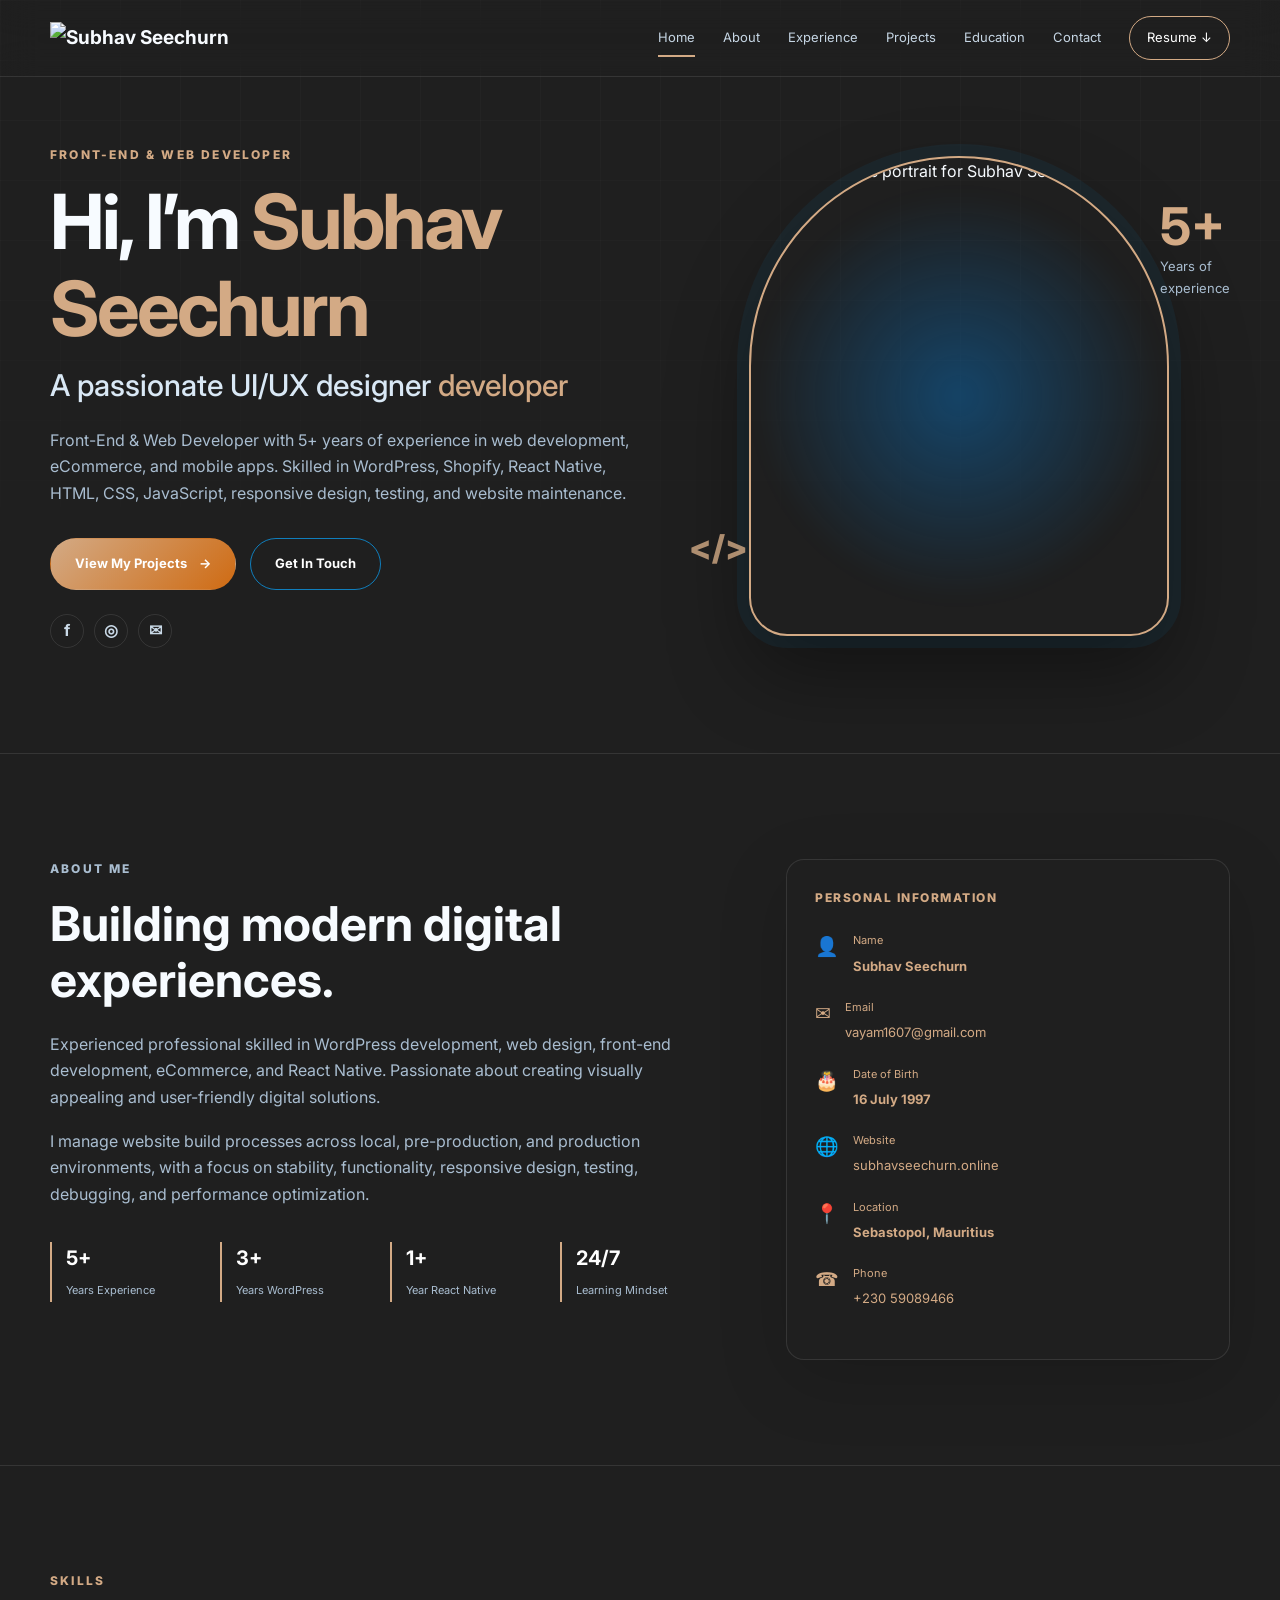
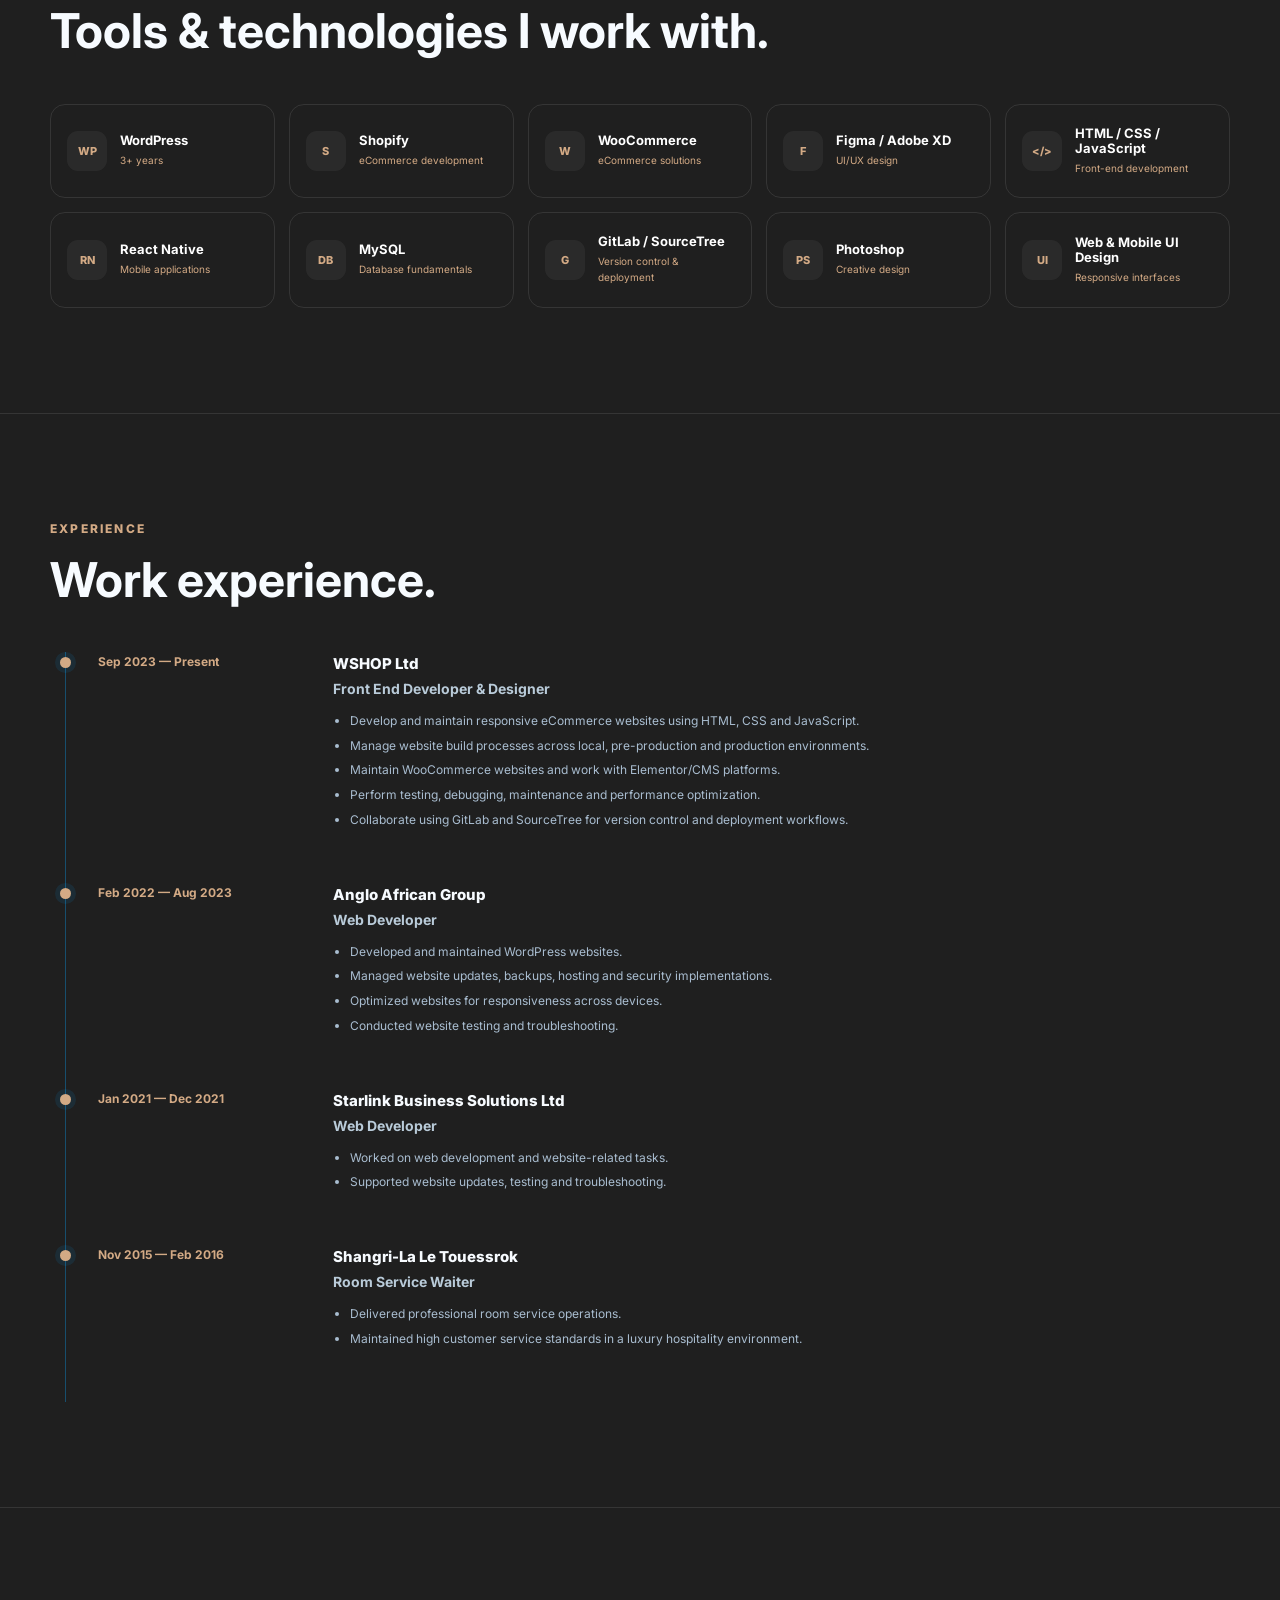
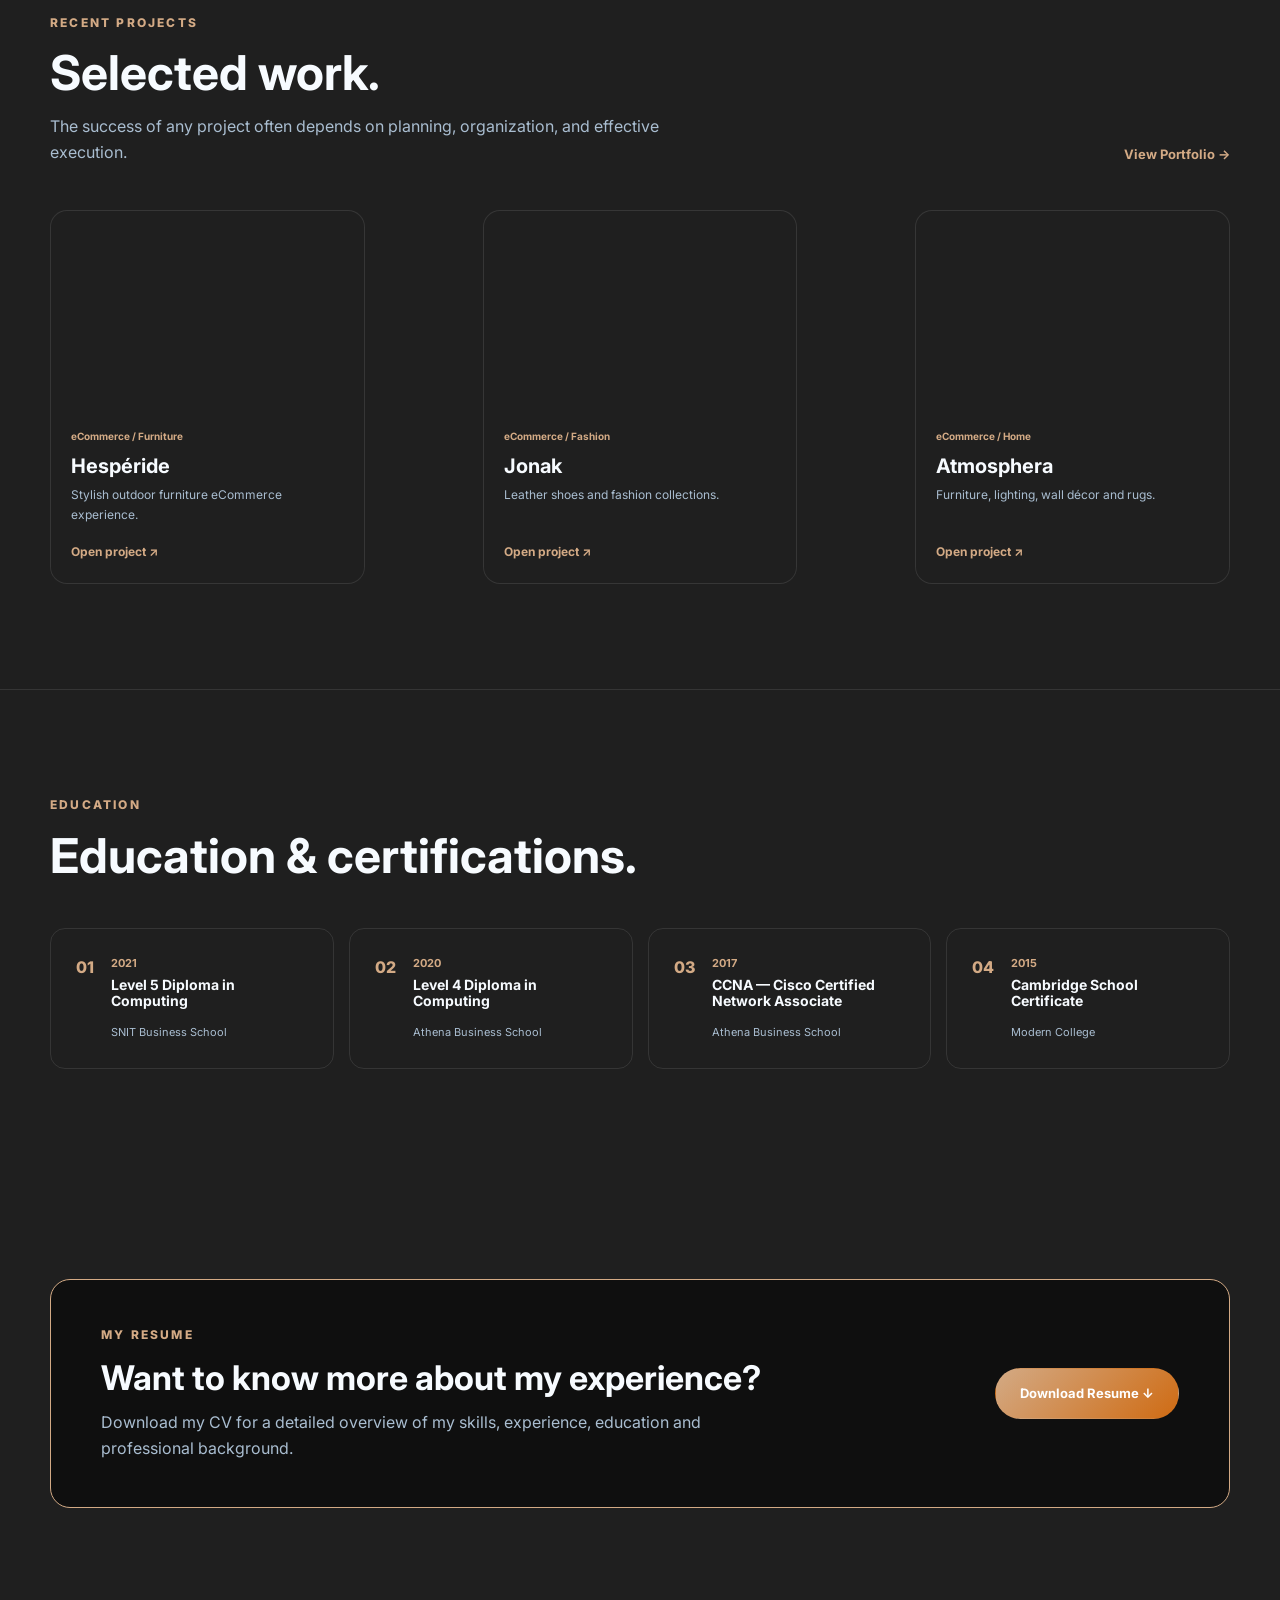
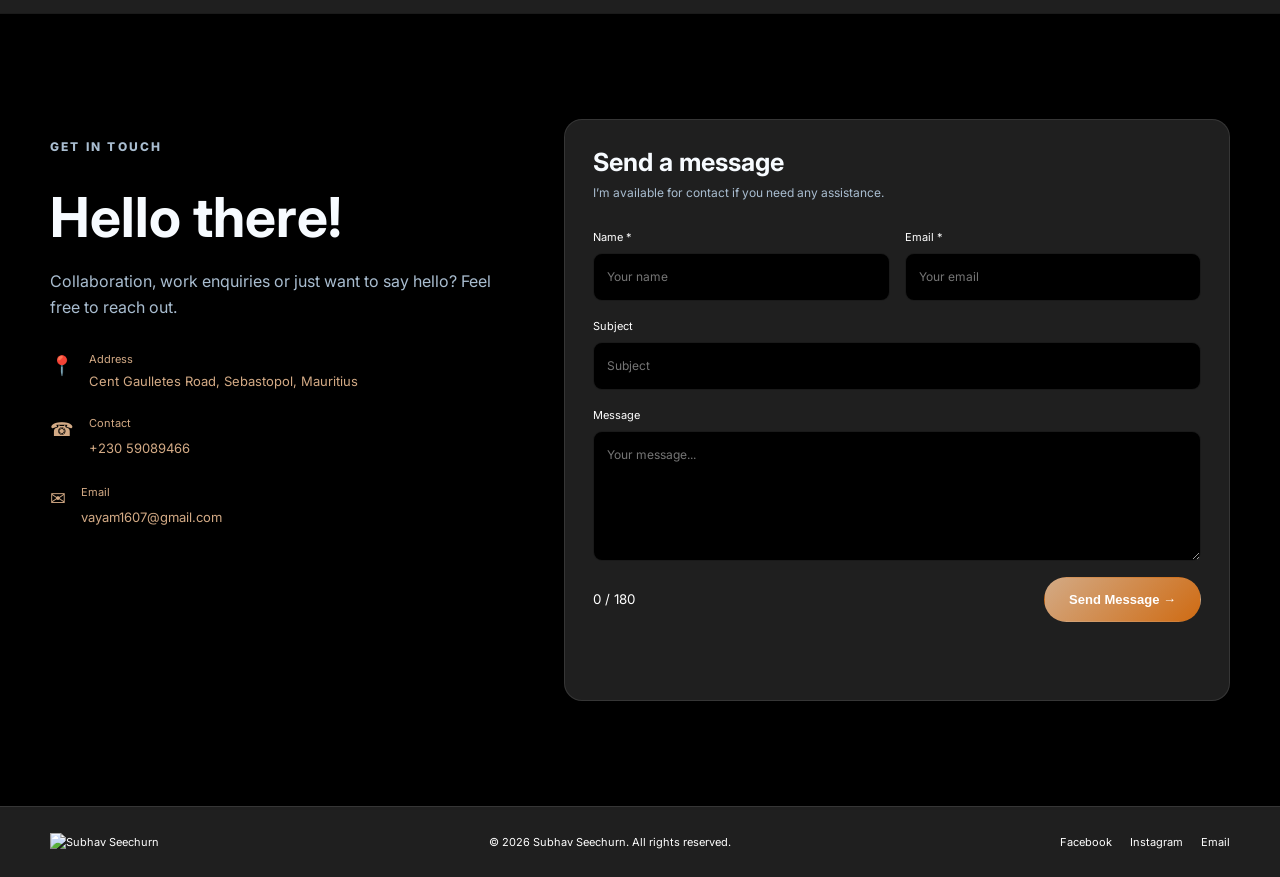
==== index.html @ 11ad20a6 "Add files via upload" ====
<!DOCTYPE html>
<html lang="en">
<head>
  <meta charset="UTF-8" />
  <meta name="viewport" content="width=device-width, initial-scale=1.0" />
  <meta name="description" content="Subhav Seechurn" />
  <title>Subhav Seechurn</title>
  <link rel="preconnect" href="https://fonts.googleapis.com">
  <link rel="preconnect" href="https://fonts.gstatic.com" crossorigin>
  <link href="https://fonts.googleapis.com/css2?family=Inter:wght@400;500;600;700;800&display=swap" rel="stylesheet">
  <link rel="stylesheet" href="style.css" />
  <link rel="icon" type="image/svg+xml" href="img/favicon.svg">
</head>
<body>
  <div class="scroll-progress" id="scrollProgress"></div>

  <header class="site-header" id="top">
    <nav class="nav container" id="primary-nav">
      <a class="brand" href="#home" aria-label="Subhav Seechurn home">
        <img src="img/logo.webp" alt="Subhav Seechurn">
      </a>

      <button class="menu-toggle" id="menuToggle" aria-label="Toggle menu" aria-expanded="false">
        <span></span><span></span><span></span>
      </button>

      <div class="nav-links" id="navLinks">
        <a class="active" href="#home">Home</a>
        <a href="#about">About</a>
        <a href="#experience">Experience</a>
        <a href="#projects">Projects</a>
        <a href="#education">Education</a>
        <a href="#contact">Contact</a>
        <a class="nav-resume" href="#resume">Resume <span>↓</span></a>
      </div>
    </nav>
  </header>

  <main id="lqd-site-content">
    <section class="hero section" id="home">
      <div class="hero-grid container">
        <div class="hero-copy reveal">
          <p class="eyebrow">FRONT-END & WEB DEVELOPER</p>
          <h1>Hi, I’m <span>Subhav Seechurn</span></h1>
          <h2>A passionate UI/UX designer <span>developer</span></h2>
          <p class="hero-text">
            Front-End & Web Developer with 5+ years of experience in web development,
            eCommerce, and mobile apps. Skilled in WordPress, Shopify, React Native,
            HTML, CSS, JavaScript, responsive design, testing, and website maintenance.
          </p>
          <div class="hero-actions">
            <a class="btn btn-primary" href="#projects">View My Projects <span>→</span></a>
            <a class="btn btn-outline" href="#contact">Get In Touch</a>
          </div>
          <div class="social-row">
            <a href="https://www.facebook.com/profile.php?id=100084612090425" target="_blank" rel="noopener">f</a>
            <a href="https://www.instagram.com/vayam_seechurn/" target="_blank" rel="noopener">◎</a>
            <a href="mailto:vayam1607@gmail.com">✉</a>
          </div>
        </div>

        <div class="hero-visual reveal">
          <div class="hero-glow"></div>
          <div class="portrait-wrap">
            <img src="img/profile_image.webp" alt="Dummy profile portrait for Subhav Seechurn" />
          </div>
          <div class="experience-badge">
            <strong>5+</strong>
            <span>Years of<br>experience</span>
          </div>
          <div class="floating-code">&lt;/&gt;</div>
        </div>
      </div>
    </section>

    <section class="about section" id="about">
      <div class="container about-grid">
        <div class="about-copy reveal">
          <p class="eyebrow">ABOUT ME</p>
          <h2>Building modern digital experiences.</h2>
          <p>
            Experienced professional skilled in WordPress development, web design,
            front-end development, eCommerce, and React Native. Passionate about
            creating visually appealing and user-friendly digital solutions.
          </p>
          <p>
            I manage website build processes across local, pre-production, and
            production environments, with a focus on stability, functionality,
            responsive design, testing, debugging, and performance optimization.
          </p>

          <div class="stats">
            <div><strong>5+</strong><span>Years Experience</span></div>
            <div><strong>3+</strong><span>Years WordPress</span></div>
            <div><strong>1+</strong><span>Year React Native</span></div>
            <div><strong>24/7</strong><span>Learning Mindset</span></div>
          </div>
        </div>

        <div class="info-card reveal">
          <p class="card-label">PERSONAL INFORMATION</p>
          <div class="info-item"><span>👤</span><div><small>Name</small><strong>Subhav Seechurn</strong></div></div>
          <div class="info-item"><span>✉</span><div><small>Email</small><a href="mailto:vayam1607@gmail.com">vayam1607@gmail.com</a></div></div>
          <div class="info-item"><span>🎂</span><div><small>Date of Birth</small><strong>16 July 1997</strong></div></div>
          <div class="info-item"><span>🌐</span><div><small>Website</small><a href="https://subhavseechurn.online/" target="_blank" rel="noopener">subhavseechurn.online</a></div></div>
          <div class="info-item"><span>📍</span><div><small>Location</small><strong>Sebastopol, Mauritius</strong></div></div>
          <div class="info-item"><span>☎</span><div><small>Phone</small><a href="tel:+23059089466">+230 59089466</a></div></div>
        </div>
      </div>
    </section>

    <section class="skills section" id="skills">
      <div class="container">
        <div class="section-heading reveal">
          <p class="eyebrow">SKILLS</p>
          <h2>Tools & technologies I work with.</h2>
        </div>
        <div class="skill-grid">
          <article class="skill-card reveal"><span class="skill-icon">WP</span><div><h3>WordPress</h3><p>3+ years</p></div></article>
          <article class="skill-card reveal"><span class="skill-icon">S</span><div><h3>Shopify</h3><p>eCommerce development</p></div></article>
          <article class="skill-card reveal"><span class="skill-icon">W</span><div><h3>WooCommerce</h3><p>eCommerce solutions</p></div></article>
          <article class="skill-card reveal"><span class="skill-icon">F</span><div><h3>Figma / Adobe XD</h3><p>UI/UX design</p></div></article>
          <article class="skill-card reveal"><span class="skill-icon">&lt;/&gt;</span><div><h3>HTML / CSS / JavaScript</h3><p>Front-end development</p></div></article>
          <article class="skill-card reveal"><span class="skill-icon">RN</span><div><h3>React Native</h3><p>Mobile applications</p></div></article>
          <article class="skill-card reveal"><span class="skill-icon">DB</span><div><h3>MySQL</h3><p>Database fundamentals</p></div></article>
          <article class="skill-card reveal"><span class="skill-icon">G</span><div><h3>GitLab / SourceTree</h3><p>Version control & deployment</p></div></article>
          <article class="skill-card reveal"><span class="skill-icon">PS</span><div><h3>Photoshop</h3><p>Creative design</p></div></article>
          <article class="skill-card reveal"><span class="skill-icon">UI</span><div><h3>Web & Mobile UI Design</h3><p>Responsive interfaces</p></div></article>
        </div>
      </div>
    </section>

    <section class="experience section" id="experience">
      <div class="container">
        <div class="section-heading reveal">
          <p class="eyebrow">EXPERIENCE</p>
          <h2>Work experience.</h2>
        </div>

        <div class="timeline">
          <article class="timeline-item reveal">
            <div class="timeline-dot"></div>
            <div class="timeline-date">Sep 2023 — Present</div>
            <div class="timeline-content">
              <p class="company">WSHOP Ltd</p>
              <h3>Front End Developer & Designer</h3>
              <ul>
                <li>Develop and maintain responsive eCommerce websites using HTML, CSS and JavaScript.</li>
                <li>Manage website build processes across local, pre-production and production environments.</li>
                <li>Maintain WooCommerce websites and work with Elementor/CMS platforms.</li>
                <li>Perform testing, debugging, maintenance and performance optimization.</li>
                <li>Collaborate using GitLab and SourceTree for version control and deployment workflows.</li>
              </ul>
            </div>
          </article>

          <article class="timeline-item reveal">
            <div class="timeline-dot"></div>
            <div class="timeline-date">Feb 2022 — Aug 2023</div>
            <div class="timeline-content">
              <p class="company">Anglo African Group</p>
              <h3>Web Developer</h3>
              <ul>
                <li>Developed and maintained WordPress websites.</li>
                <li>Managed website updates, backups, hosting and security implementations.</li>
                <li>Optimized websites for responsiveness across devices.</li>
                <li>Conducted website testing and troubleshooting.</li>
              </ul>
            </div>
          </article>

          <article class="timeline-item reveal">
            <div class="timeline-dot"></div>
            <div class="timeline-date">Jan 2021 — Dec 2021</div>
            <div class="timeline-content">
              <p class="company">Starlink Business Solutions Ltd</p>
              <h3>Web Developer</h3>
              <ul>
                <li>Worked on web development and website-related tasks.</li>
                <li>Supported website updates, testing and troubleshooting.</li>
              </ul>
            </div>
          </article>

          <article class="timeline-item reveal">
            <div class="timeline-dot"></div>
            <div class="timeline-date">Nov 2015 — Feb 2016</div>
            <div class="timeline-content">
              <p class="company">Shangri-La Le Touessrok</p>
              <h3>Room Service Waiter</h3>
              <ul>
                <li>Delivered professional room service operations.</li>
                <li>Maintained high customer service standards in a luxury hospitality environment.</li>
              </ul>
            </div>
          </article>
        </div>
      </div>
    </section>

    <section class="projects section" id="projects">
      <div class="container">
        <div class="section-heading section-heading-row reveal">
          <div>
            <p class="eyebrow">RECENT PROJECTS</p>
            <h2>Selected work.</h2>
            <p>The success of any project often depends on planning, organization, and effective execution.</p>
          </div>
          <a class="text-link" href="https://subhavseechurn.online/" target="_blank" rel="noopener">View Portfolio →</a>
        </div>

        <div class="project-grid">
          <article class="project-card reveal">
            <div class="project-image furniture"></div>
            <div class="project-body">
              <span>eCommerce / Furniture</span>
              <h3>Hespéride</h3>
              <p>Stylish outdoor furniture eCommerce experience.</p>
              <a href="https://www.hesperide.com/fr/" target="_blank" rel="noopener">Open project ↗</a>
            </div>
          </article>

          <article class="project-card reveal">
            <div class="project-image shoes"></div>
            <div class="project-body">
              <span>eCommerce / Fashion</span>
              <h3>Jonak</h3>
              <p>Leather shoes and fashion collections.</p>
              <a href="https://www.jonak-paris.com/" target="_blank" rel="noopener">Open project ↗</a>
            </div>
          </article>

          <article class="project-card reveal">
            <div class="project-image decor"></div>
            <div class="project-body">
              <span>eCommerce / Home</span>
              <h3>Atmosphera</h3>
              <p>Furniture, lighting, wall décor and rugs.</p>
              <a href="https://www.atmosphera.com/fr/" target="_blank" rel="noopener">Open project ↗</a>
            </div>
          </article>
        </div>
      </div>
    </section>

    <section class="education section" id="education">
      <div class="container">
        <div class="section-heading reveal">
          <p class="eyebrow">EDUCATION</p>
          <h2>Education & certifications.</h2>
        </div>
        <div class="education-grid">
          <article class="education-card reveal"><span>01</span><div><p>2021</p><h3>Level 5 Diploma in Computing</h3><small>SNIT Business School</small></div></article>
          <article class="education-card reveal"><span>02</span><div><p>2020</p><h3>Level 4 Diploma in Computing</h3><small>Athena Business School</small></div></article>
          <article class="education-card reveal"><span>03</span><div><p>2017</p><h3>CCNA — Cisco Certified Network Associate</h3><small>Athena Business School</small></div></article>
          <article class="education-card reveal"><span>04</span><div><p>2015</p><h3>Cambridge School Certificate</h3><small>Modern College</small></div></article>
        </div>
      </div>
    </section>

    <section class="resume-cta section" id="resume">
      <div class="container resume-box reveal">
        <div>
          <p class="eyebrow">MY RESUME</p>
          <h2>Want to know more about my experience?</h2>
          <p>Download my CV for a detailed overview of my skills, experience, education and professional background.</p>
        </div>
        <a class="btn btn-primary" href="https://yashdb.com/subhavportfolio/wp-content/uploads/2024/11/resume_Subhav_Seechurn-1.pdf" target="_blank" rel="noopener">Download Resume ↓</a>
      </div>
    </section>

    <section class="contact section" id="contact">
      <div class="container contact-grid">
        <div class="contact-copy reveal">
          <p class="eyebrow">GET IN TOUCH</p>
          <h2>Hello there!</h2>
          <p>Collaboration, work enquiries or just want to say hello? Feel free to reach out.</p>
          <div class="contact-list">
            <div><span>📍</span><div><small>Address</small><div class="address">Cent Gaulletes Road, Sebastopol, Mauritius</div></div></div>
            <div><span>☎</span><div><small>Contact</small><a href="tel:+23059089466">+230 59089466</a></div></div>
            <div><span>✉</span><div><small>Email</small><a href="mailto:vayam1607@gmail.com">vayam1607@gmail.com</a></div></div>
          </div>
        </div>

        <form class="contact-form reveal" id="contactForm">
          <h3>Send a message</h3>
          <p>I’m available for contact if you need any assistance.</p>
          <div class="form-grid">
            <label>Name *<input name="name" type="text" placeholder="Your name" required></label>
            <label>Email *<input name="email" type="email" placeholder="Your email" required></label>
          </div>
          <label>Subject<input name="subject" type="text" placeholder="Subject"></label>
          <label>Message<textarea name="message" id="message" maxlength="180" placeholder="Your message..." required></textarea></label>
          <div class="form-footer">
            <small><span id="charCount">0</span> / 180</small>
            <button class="btn btn-primary" type="submit" target="_blank" rel="noopener noreferrer">Send Message →</button>
          </div>
          <p class="form-note" id="formNote"></p>
        </form>
      </div>
    </section>
  </main>

  <footer class="footer">
    <div class="container footer-inner">
      <div class="footer-brand"><img src="img/logo.webp" alt="Subhav Seechurn"></div>
      <p>© <span id="year"></span> Subhav Seechurn. All rights reserved.</p>
      <div class="footer-links">
        <a href="https://www.facebook.com/profile.php?id=100084612090425" target="_blank" rel="noopener">Facebook</a>
        <a href="https://www.instagram.com/vayam_seechurn/" target="_blank" rel="noopener">Instagram</a>
        <a href="mailto:vayam1607@gmail.com">Email</a>
      </div>
    </div>
  </footer>

  <a class="back-top" href="#top" aria-label="Back to top">↑</a>
  <script src="script.js"></script>
</body>
</html>
---- style.css ----
* {
    box-sizing: border-box;
    margin: 0;
    padding: 0;
}

:root {
    --bg: #1f1f1f;
    --bg2: #1f1f1f;
    --card: #1f1f1f;
    --white: #f7fbff;
    --muted: #a9bdd0;
    --line: #ffffff1a;
    --blue: #D3AA85;
    --blue2: #cf6b13;
    --max: 1180px;
}

html {
    scroll-behavior: smooth
}

body {
    font-family: Inter, Arial, sans-serif;
    background: var(--bg);
    color: var(--white);
    line-height: 1.65;
    overflow-x: hidden;
}

body:before {
    content: "";
    position: fixed;
    inset: 0;
    pointer-events: none;
    background-image: linear-gradient(rgba(255, 255, 255, .025) 1px, transparent 1px), linear-gradient(90deg, rgba(255, 255, 255, .025) 1px, transparent 1px);
    background-size: 60px 60px;
    mask-image: linear-gradient(to bottom, black, transparent 75%);
    z-index: -1;
}

a {
    color: inherit;
    text-decoration: none;
}

.container {
    width: min(var(--max), calc(100% - 40px));
    margin: auto;
}

.section {
    padding: 105px 0;
    border-top: 1px solid var(--line);
}

.eyebrow {
    color: var(--blue);
    font-size: 12px;
    letter-spacing: 2.2px;
    font-weight: 800;
    margin-bottom: 13px;
}

h1,
h2,
h3 {
    line-height: 1.15;
}

h2 {
    font-size: clamp(32px, 4vw, 48px);
}

.site-header {
    position: fixed;
    top: 0;
    left: 0;
    width: 100%;
    z-index: 100;
    backdrop-filter: blur(18px);
    border-bottom: 1px solid var(--line);
}

.nav {
    height: 76px;
    display: flex;
    align-items: center;
    justify-content: space-between;
}

.brand {
    display: flex;
    align-items: center;
    gap: 10px;
    font-weight: 700;
    font-size: 19px;
}

.brand b,
.hero h1 span,
.hero h2 span {
    color: var(--blue);
}

.brand-mark {
    width: 34px;
    height: 34px;
    border-radius: 50%;
    display: grid;
    place-items: center;
    background: linear-gradient(135deg, var(--blue), #3968d6);
    font-weight: 800;
}

.nav-links {
    display: flex;
    align-items: center;
    gap: 28px;
    font-size: 13px;
    color: #c6d6e4;
}

.nav-links a {
    position: relative;
    padding: 8px 0;
}

.nav-links a:not(.nav-resume):after {
    content: "";
    position: absolute;
    left: 0;
    bottom: 0;
    width: 0;
    height: 2px;
    background: var(--blue);
    transition: .25s;
}

.nav-links a:hover:after,
.nav-links a.active:after {
    width: 100%;
}

.nav-resume {
    padding: 10px 17px !important;
    border: 1px solid var(--blue);
    border-radius: 30px;
    color: white !important;
}

.menu-toggle {
    display: none;
    background: none;
    border: 0;
}

.menu-toggle span {
    display: block;
    width: 25px;
    height: 2px;
    background: white;
    margin: 5px;
}

.hero {
    padding-top: 145px;
    min-height: 720px;
    display: grid;
    align-items: center;
    border-top: 0;
    overflow: hidden;
}

.hero-grid {
    display: grid;
    grid-template-columns: 1.05fr .95fr;
    align-items: center;
    gap: 40px;
}

.hero h1 {
    font-size: clamp(46px, 6vw, 76px);
    margin-bottom: 15px;
    letter-spacing: -3px;
}

.hero h2 {
    font-size: clamp(21px, 2.5vw, 30px);
    font-weight: 500;
    margin-bottom: 25px;
    color: #d9e8f5;
}

.hero-text {
    max-width: 650px;
    color: var(--muted);
    font-size: 16px;
}

.hero-actions {
    display: flex;
    gap: 14px;
    margin: 32px 0 24px;
    flex-wrap: wrap;
}

.btn {
    display: inline-flex;
    align-items: center;
    justify-content: center;
    gap: 12px;
    border-radius: 30px;
    padding: 14px 24px;
    font-size: 13px;
    font-weight: 700;
    transition: .25s;
    border: 1px solid transparent;
    color: white;
    cursor: pointer;
}

.btn-primary {
    background: linear-gradient(135deg, var(--blue), var(--blue2));
}

.btn-primary:hover {
    transform: translateY(-3px);
    box-shadow: var(--blue);
}

.btn-outline {
    border-color: rgba(10, 167, 255, .7);
    color: white;
}

.btn-outline:hover {
    background: rgba(10, 167, 255, .1);
    transform: translateY(-3px);
}

.social-row {
    display: flex;
    gap: 10px;
}

.social-row a {
    width: 34px;
    height: 34px;
    border: 1px solid var(--line);
    border-radius: 50%;
    display: grid;
    place-items: center;
    color: #c9d9e7;
    font-weight: 700;
}

.social-row a:hover {
    color: var(--blue);
    border-color: var(--blue);
}

.hero-visual {
    position: relative;
    min-height: 500px;
    display: grid;
    place-items: center;
}

.hero-glow {
    position: absolute;
    width: 430px;
    height: 430px;
    border-radius: 50%;
    background: radial-gradient(circle, rgba(0, 145, 255, .33), transparent 67%);
    filter: blur(10px);
}

.portrait-wrap {
    position: relative;
    width: min(420px, 80vw);
    height: 480px;
    border-radius: 220px 220px 40px 40px;
    overflow: hidden;
    border: 2px solid var(--blue);
    box-shadow: 0 0 0 12px rgba(10, 167, 255, .06), 0 35px 80px rgba(0, 0, 0, .4);
}

.portrait-wrap img {
    width: 100%;
    height: 100%;
    object-fit: cover;
}

.experience-badge {
    position: absolute;
    right: 0;
    top: 55px;
    display: flex;
    flex-direction: column;
    gap: 3px;
}

.experience-badge strong {
    font-size: 52px;
    color: var(--blue);
    line-height: 1;
}

.experience-badge span {
    font-size: 13px;
    color: var(--muted);
}

.floating-code {
    position: absolute;
    left: 0;
    bottom: 70px;
    color: var(--blue);
    font-size: 34px;
    font-weight: 800;
    opacity: .8;
}

.about-grid {
    display: grid;
    grid-template-columns: 1.2fr .8fr;
    gap: 70px;
    align-items: start;
}

.about-copy h2 {
    margin-bottom: 24px;
}

.about-copy>p {
    color: var(--muted);
    max-width: 700px;
    margin-bottom: 18px;
}

.stats {
    display: grid;
    grid-template-columns: repeat(4, 1fr);
    gap: 14px;
    margin-top: 35px;
}

.stats div {
    border-left: 2px solid var(--blue);
    padding-left: 14px;
}

.stats strong {
    display: block;
    color: white;
    font-size: 20px;
}

.stats span {
    font-size: 11px;
    color: var(--muted);
}

.info-card,
.contact-form {
    background: var(--bg);
    border: 1px solid var(--line);
    border-radius: 18px;
    padding: 28px;
    box-shadow: 0 20px 70px rgba(0, 0, 0, .15);
}

.card-label {
    font-size: 12px;
    letter-spacing: 1.5px;
    color: var(--blue);
    font-weight: 800;
    margin-bottom: 24px;
}

.info-item {
    display: flex;
    gap: 14px;
    margin: 20px 0;
}

.info-item>span,
.contact-list span {
    color: var(--blue);
    font-size: 19px;
}

.info-item small,
.contact-list small {
    display: block;
    color: var(--blue);
    font-size: 11px;
    margin-bottom: 2px;
}

.info-item strong,
.info-item a,
.contact-list strong,
.contact-list a,
.contact-list .address {
    font-size: 13px;
    color: var(--blue);
}

.section-heading {
    margin-bottom: 45px;
}

.section-heading h2 {
    max-width: 750px;
}

.section-heading-row {
    display: flex;
    align-items: end;
    justify-content: space-between;
    gap: 30px;
}

.section-heading-row>div>p:last-child {
    color: var(--muted);
    margin-top: 12px;
    max-width: 650px;
}

.text-link {
    color: var(--blue);
    font-weight: 700;
    font-size: 13px;
    white-space: nowrap;
}

.skill-grid {
    display: grid;
    grid-template-columns: repeat(5, 1fr);
    gap: 14px;
}

.skill-card {
    padding: 21px 16px;
    border: 1px solid var(--line);
    border-radius: 15px;
    color: var(--bg);
    display: flex;
    align-items: center;
    gap: 13px;
    transition: .25s;
}

.skill-card:hover {
    transform: translateY(-5px);
    border-color: var(--blue);
}

.skill-icon {
    flex: 0 0 40px;
    height: 40px;
    border-radius: 11px;
    display: grid;
    place-items: center;
    background: rgba(151, 151, 151, 0.1);
    color: var(--blue);
    font-size: 11px;
    font-weight: 800;
}

.skill-card h3 {
    font-size: 13px;
    color: white;
}

.skill-card p {
    font-size: 10px;
    color: var(--blue);
    margin-top: 4px;
}

.timeline {
    position: relative;
    margin-left: 10px;
}

.timeline:before {
    content: "";
    position: absolute;
    left: 5px;
    top: 0;
    bottom: 0;
    width: 1px;
    background: rgba(10, 167, 255, .35);
}

.timeline-item {
    display: grid;
    grid-template-columns: 190px 1fr;
    gap: 45px;
    position: relative;
    padding: 0 0 48px 38px;
}

.timeline-dot {
    position: absolute;
    left: 0;
    top: 5px;
    width: 11px;
    height: 11px;
    border-radius: 50%;
    background: var(--blue);
    box-shadow: 0 0 0 5px rgba(10, 167, 255, .1);
}

.timeline-date {
    color: var(--blue);
    font-size: 12px;
    font-weight: 700;
}

.company {
    font-size: 15px;
    font-weight: 800;
}

.timeline-content h3 {
    font-size: 14px;
    color: #b9cbd9;
    margin: 4px 0 14px;
}

.timeline-content ul {
    color: var(--muted);
    font-size: 12px;
    padding-left: 17px;
}

.timeline-content li {
    margin-bottom: 5px;
}

.project-grid {
    display: grid;
    grid-template-columns: repeat(3, 1fr);
    gap: 118px;
}

.project-card {
    border: 1px solid var(--line);
    background: var(--bg);
    border-radius: 17px;
    overflow: hidden;
    transition: .3s;
}

.project-card:hover {
    transform: translateY(-7px);
    border-color: var(--blue);
}

.project-image {
    height: 190px;
    background-size: cover;
    background-position: center;
}

.furniture {
    background: url("img/hesperide.webp") left/cover;
}

.shoes {
    background: url("img/jonak.webp") left/cover;
}

.decor {
    background: url("img/atmosphera.webp") left/cover;
}

.ecommerce {
    background: linear-gradient(135deg, #0a4061, #071a2b);
    position: relative;
}

.ecommerce:after {
    content: "eCommerce";
    position: absolute;
    inset: 0;
    display: grid;
    place-items: center;
    font-size: 28px;
    font-weight: 800;
    color: rgba(255, 255, 255, .85);
}

.project-body {
    padding: 20px;
}

.project-body>span {
    font-size: 10px;
    color: var(--blue);
    font-weight: 700;
}

.project-body h3 {
    font-size: 20px;
    margin: 7px 0;
}

.project-body p {
    font-size: 12px;
    color: var(--muted);
    min-height: 42px;
}

.project-body a {
    display: inline-block;
    margin-top: 15px;
    color: var(--blue);
    font-size: 12px;
    font-weight: 700;
}

.education {
    background: var(--);
}

.education-grid {
    display: grid;
    grid-template-columns: repeat(4, 1fr);
    gap: 15px
}

.education-card {
    display: flex;
    gap: 17px;
    padding: 25px;
    border: 1px solid var(--line);
    border-radius: 15px;
}

.education-card>span {
    color: var(--blue);
    font-weight: 800;
}

.education-card p {
    font-size: 11px;
    color: var(--blue);
    font-weight: 700;
}

.education-card h3 {
    font-size: 14px;
    margin: 5px 0 7px;
}

.education-card small {
    font-size: 11px;
    color: var(--muted);
}

.resume-cta {
    border-top: 0;
}

.resume-box {
    border: 1px solid var(--blue);
    border-radius: 20px;
    padding: 45px 50px;
    background: #0f0f0f;
    display: flex;
    align-items: center;
    justify-content: space-between;
    gap: 35px;
}

.resume-box h2 {
    font-size: 34px;
}

.resume-box p:last-child {
    color: var(--muted);
    max-width: 650px;
    margin-top: 12px;
}

.contact {
    background: black;
}

.contact-grid {
    display: grid;
    grid-template-columns: .8fr 1.2fr;
    gap: 70px
}

.contact-copy h2 {
    font-size: 55px;
}

.contact-copy>p {
    color: var(--muted);
    max-width: 500px;
    margin: 18px 0 30px;
}

.contact-list>div {
    display: flex;
    gap: 15px;
    margin: 22px 0;
}

.contact-list a {
    color: var(--blue);
}

.contact-form h3 {
    font-size: 25px;
}

.contact-form>p {
    color: var(--muted);
    font-size: 12px;
    margin: 7px 0 25px;
}

.form-grid {
    display: grid;
    grid-template-columns: 1fr 1fr;
    gap: 15px;
}

.contact-form label {
    display: block;
    font-size: 11px;
    color: white;
    margin-bottom: 16px;
}

.contact-form input,
.contact-form textarea {
    display: block;
    width: 100%;
    margin-top: 7px;
    background: black;
    border: 1px solid var(--line);
    color: white;
    border-radius: 9px;
    padding: 13px;
    font: inherit;
    font-size: 12px;
    outline: none;
}

.contact-form input:focus,
.contact-form textarea:focus {
    border-color: var(--blue);
}

.contact-form textarea {
    min-height: 130px;
    resize: vertical;
}

.form-footer {
    display: flex;
    align-items: center;
    justify-content: space-between;
}

.form-footer small {
    color: white;
}

.form-note {
    color: var(--blue) !important;
    min-height: 18px;
}

.footer {
    padding: 26px 0;
    border-top: 1px solid var(--line);
    background: var(--bg);
}

.footer-inner {
    display: flex;
    align-items: center;
    justify-content: space-between;
    gap: 20px;
    font-size: 11px;
    color: white;
}

.footer-brand {
    display: flex;
    align-items: center;
    gap: 9px;
    color: white;
}

.footer-brand .brand-mark {
    width: 28px;
    height: 28px;
    font-size: 12px;
}

.footer-links {
    display: flex;
    gap: 18px;
}

.footer-links a:hover {
    color: var(--blue);
}

.back-top {
    position: fixed;
    right: 22px;
    bottom: 22px;
    width: 40px;
    height: 40px;
    border: 1px solid var(--blue);
    border-radius: 50%;
    display: grid;
    place-items: center;
    background: transparent;
    color: var(--blue);
    z-index: 1000;
    opacity: 0;
    pointer-events: none;
    transition: .2s;
}

.back-top.show {
    opacity: 1;
    pointer-events: auto;
}

.back-top:hover {
    background: white;
}

.scroll-progress {
    position: fixed;
    top: 0;
    left: 0;
    height: 2px;
    width: 0;
    background: var(--blue);
    z-index: 200;
}

.reveal {
    opacity: 0;
    transform: translateY(24px);
    transition: opacity .7s ease, transform .7s ease;
}

.reveal.visible {
    opacity: 1;
    transform: none;
}

@media(max-width:1000px) {
    .skill-grid {
        grid-template-columns: repeat(3, 1fr);
    }

    .project-grid {
        grid-template-columns: repeat(2, 1fr);
    }

    .education-grid {
        grid-template-columns: repeat(2, 1fr);
    }

    .about-grid,
    .contact-grid {
        grid-template-columns: 1fr;
    }

    .hero-grid {
        grid-template-columns: 1fr;
    }

    .hero-visual {
        min-height: 560px;
    }

    .experience-badge {
        right: 8%;
    }
}

@media(max-width:760px) {
    .container {
        width: min(100% - 28px, var(--max));
    }

    .section {
        padding: 75px 0;
    }

    .menu-toggle {
        display: block;
    }

    .nav-links {
        display: none;
        position: absolute;
        top: 76px;
        left: 0;
        right: 0;
        padding: 20px;
        background: var(--bg);
        border-bottom: 1px solid var(--line);
        flex-direction: column;
        align-items: flex-start;
    }

    .nav-links.open {
        display: flex;
    }

    .hero {
        padding-top: 115px;
    }

    .hero h1 {
        letter-spacing: -2px;
    }

    .hero-visual {
        min-height: 440px;
    }

    .portrait-wrap {
        height: 410px;
    }

    .experience-badge {
        top: 30px;
        right: 2%;
    }

    .floating-code {
        left: 2%;
        bottom: 25px;
    }

    .stats {
        grid-template-columns: repeat(2, 1fr);
    }

    .skill-grid,
    .project-grid,
    .education-grid {
        grid-template-columns: 1fr;
    }

    .timeline-item {
        grid-template-columns: 1fr;
        gap: 7px;
        padding-bottom: 40px;
    }

    .section-heading-row,
    .resume-box {
        display: block
    }

    .section-heading-row .text-link {
        display: inline-block;
        margin-top: 20px;
    }

    .resume-box {
        padding: 30px;
    }

    .resume-box .btn {
        margin-top: 25px;
    }

    .contact-copy h2 {
        font-size: 44px;
    }

    .form-grid {
        grid-template-columns: 1fr;
    }

    .footer-inner {
        flex-direction: column;
        align-items: flex-start;
    }
}
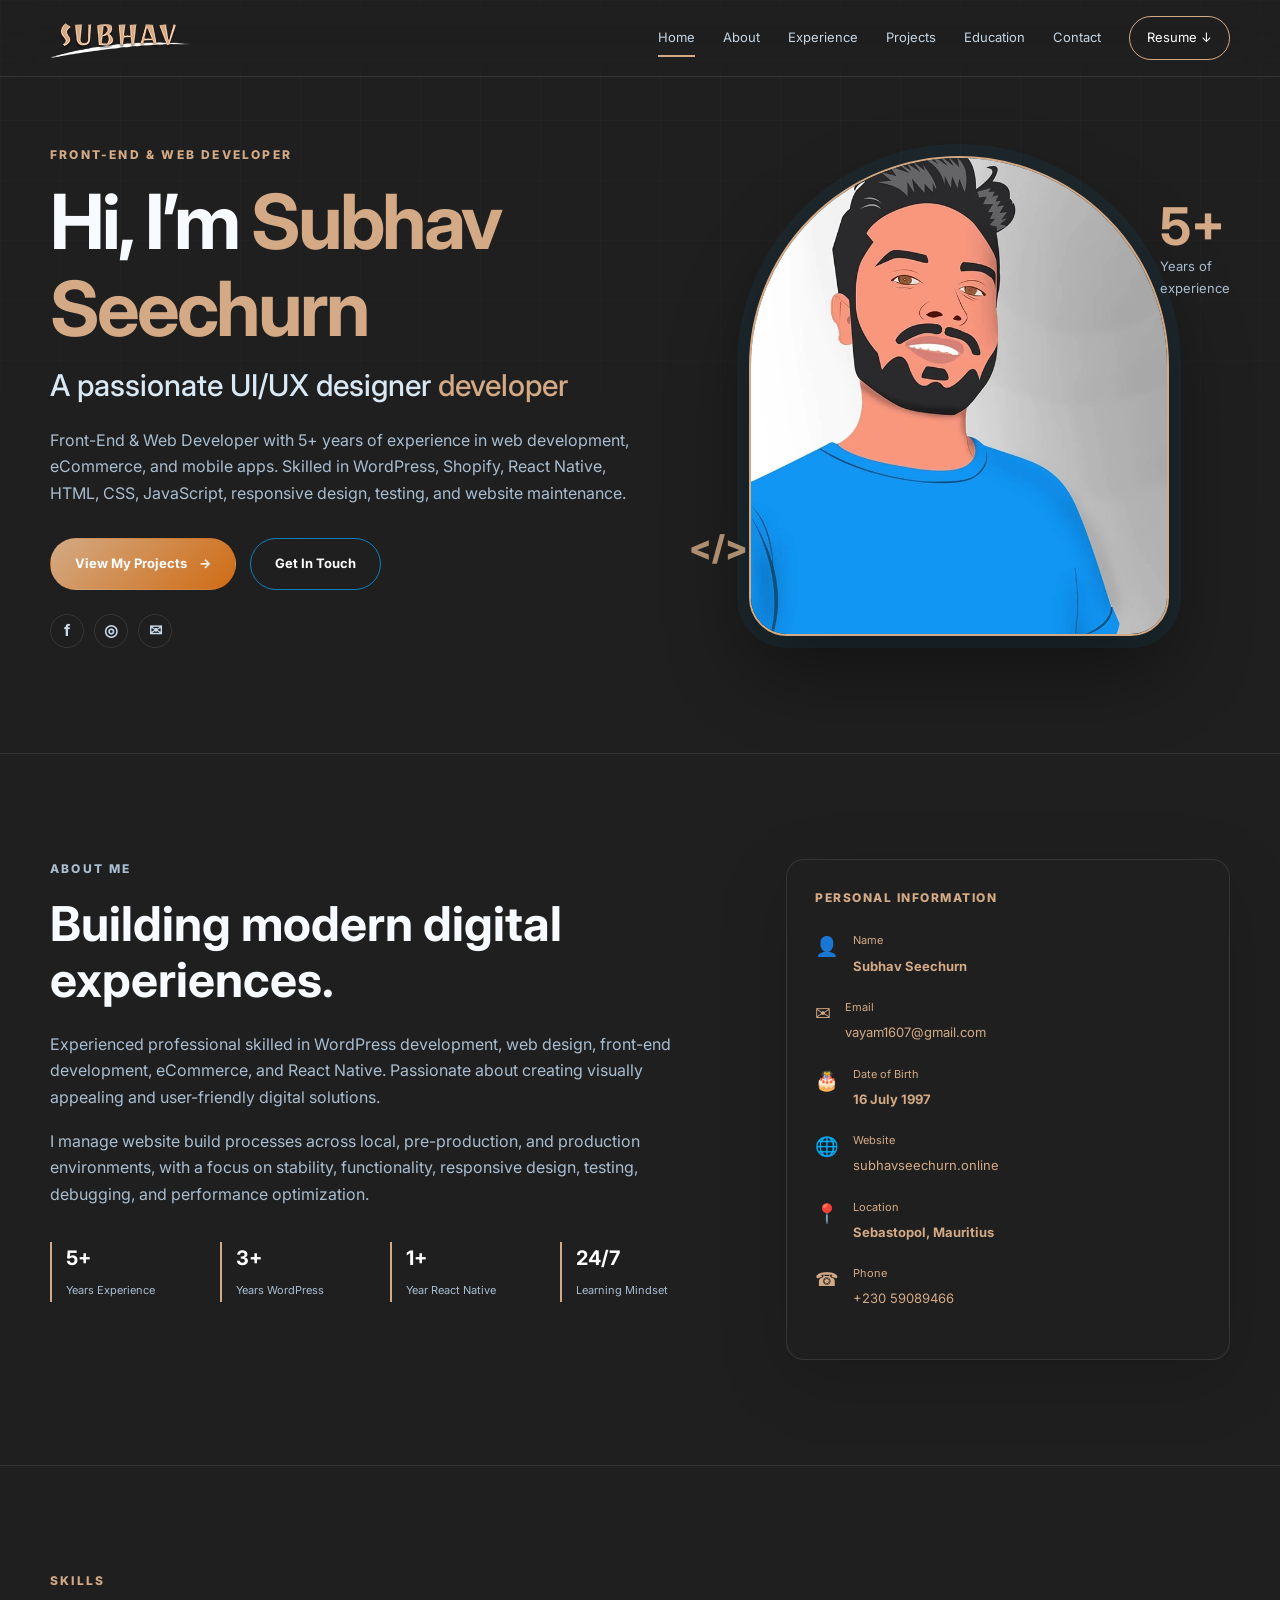
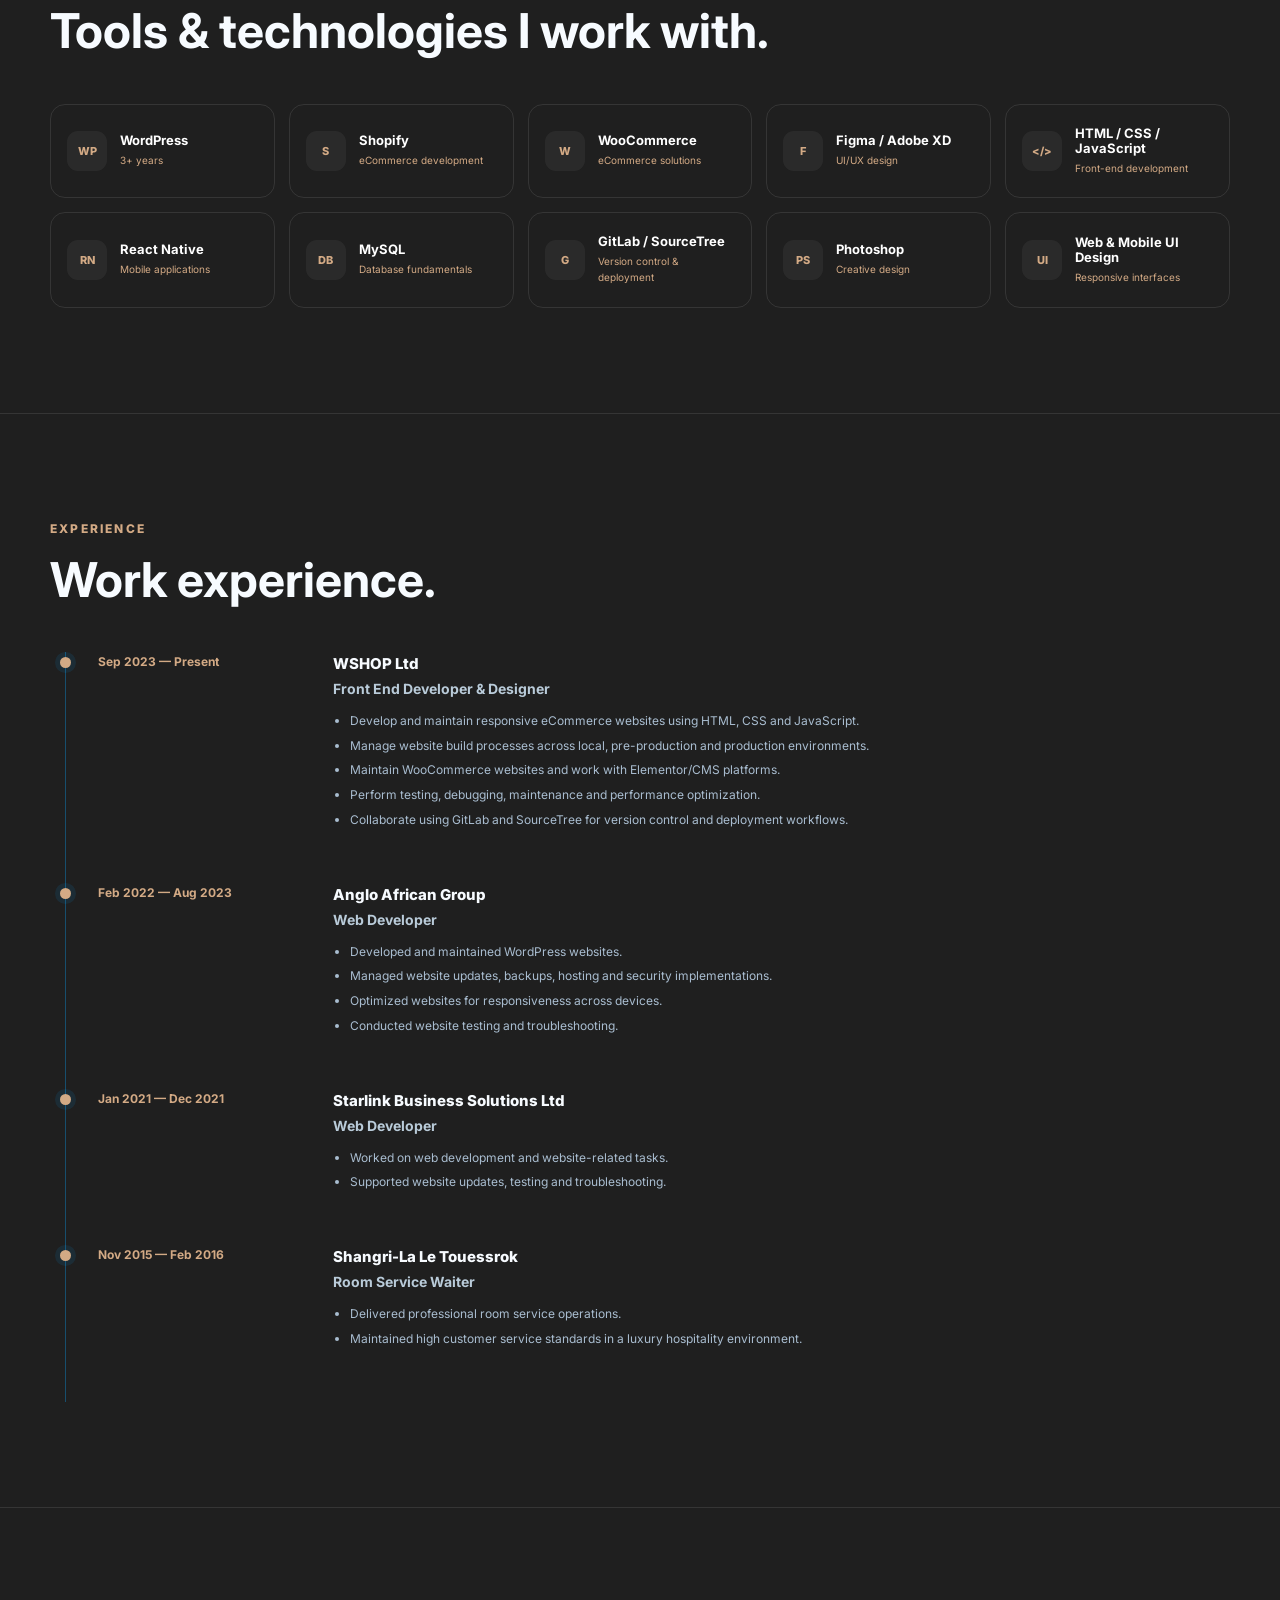
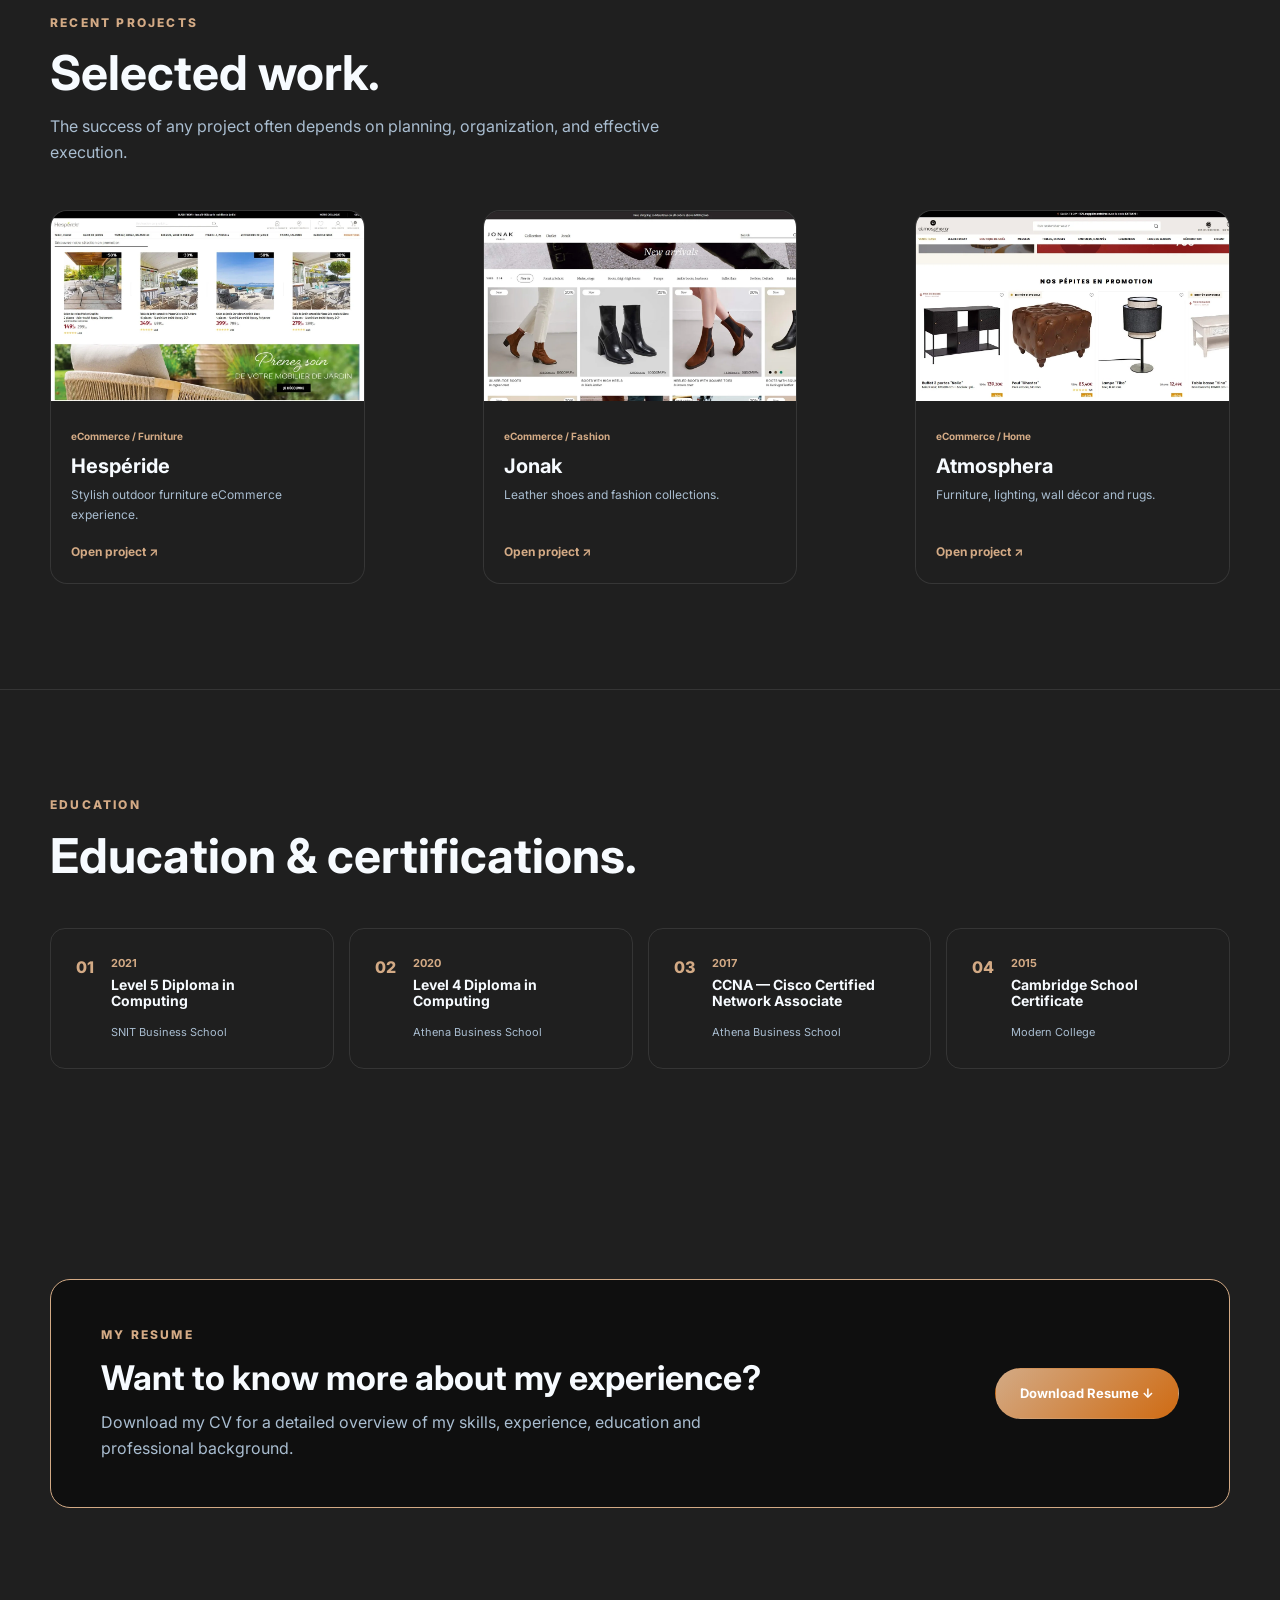
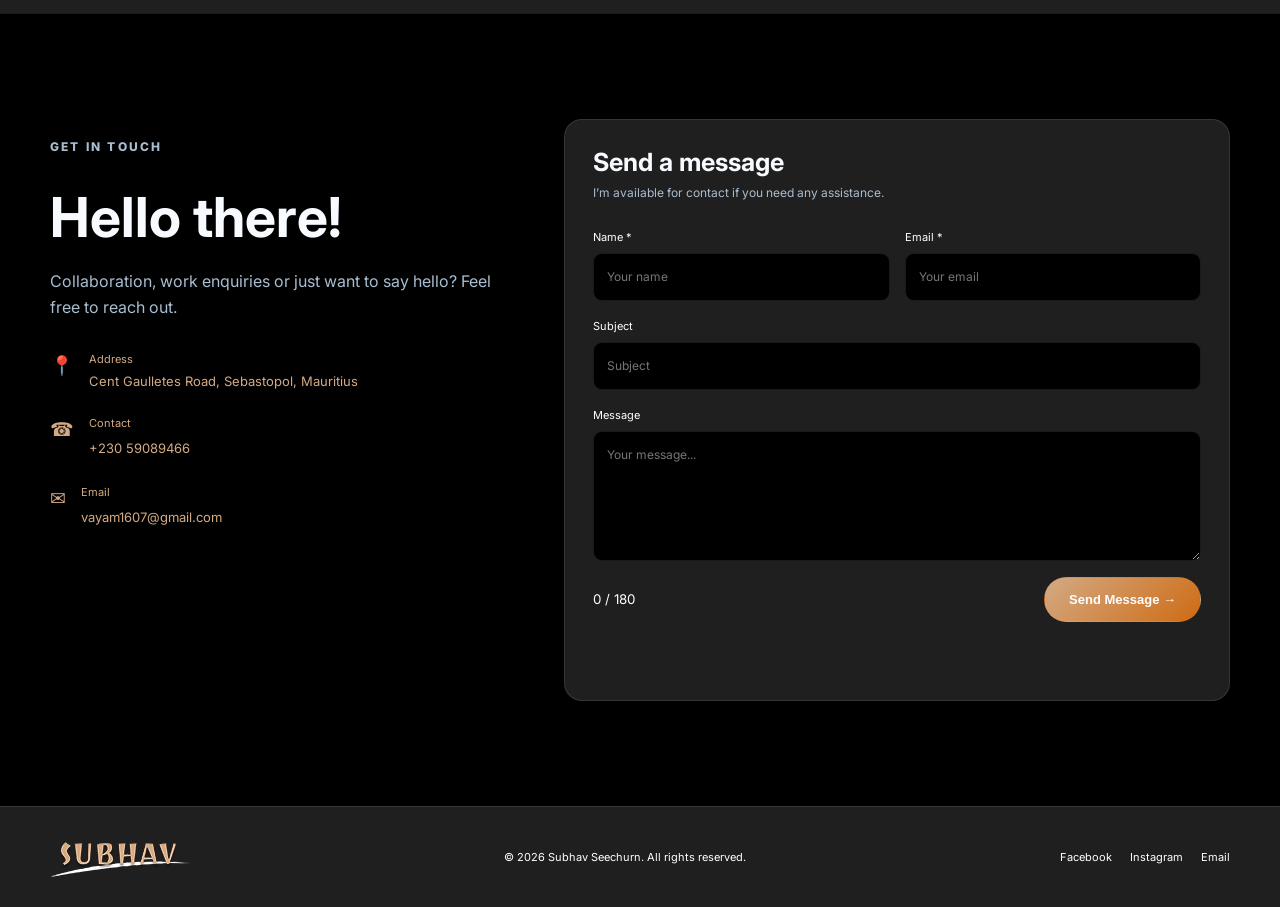
==== commit 941352a6: "index.html" ====
--- a/index.html
+++ b/index.html
@@ -206,7 +206,6 @@
             <h2>Selected work.</h2>
             <p>The success of any project often depends on planning, organization, and effective execution.</p>
           </div>
-          <a class="text-link" href="https://subhavseechurn.online/" target="_blank" rel="noopener">View Portfolio →</a>
         </div>
 
         <div class="project-grid">
@@ -313,7 +312,7 @@
     </div>
   </footer>
 
-  <a class="back-top" href="#top" aria-label="Back to top">↑</a>
+  <a class="back-top" href="#home" aria-label="Back to top">↑</a>
   <script src="script.js"></script>
 </body>
-</html>+</html>
--- a/style.css
+++ b/style.css
@@ -999,4 +999,4 @@
         flex-direction: column;
         align-items: flex-start;
     }
-}+}
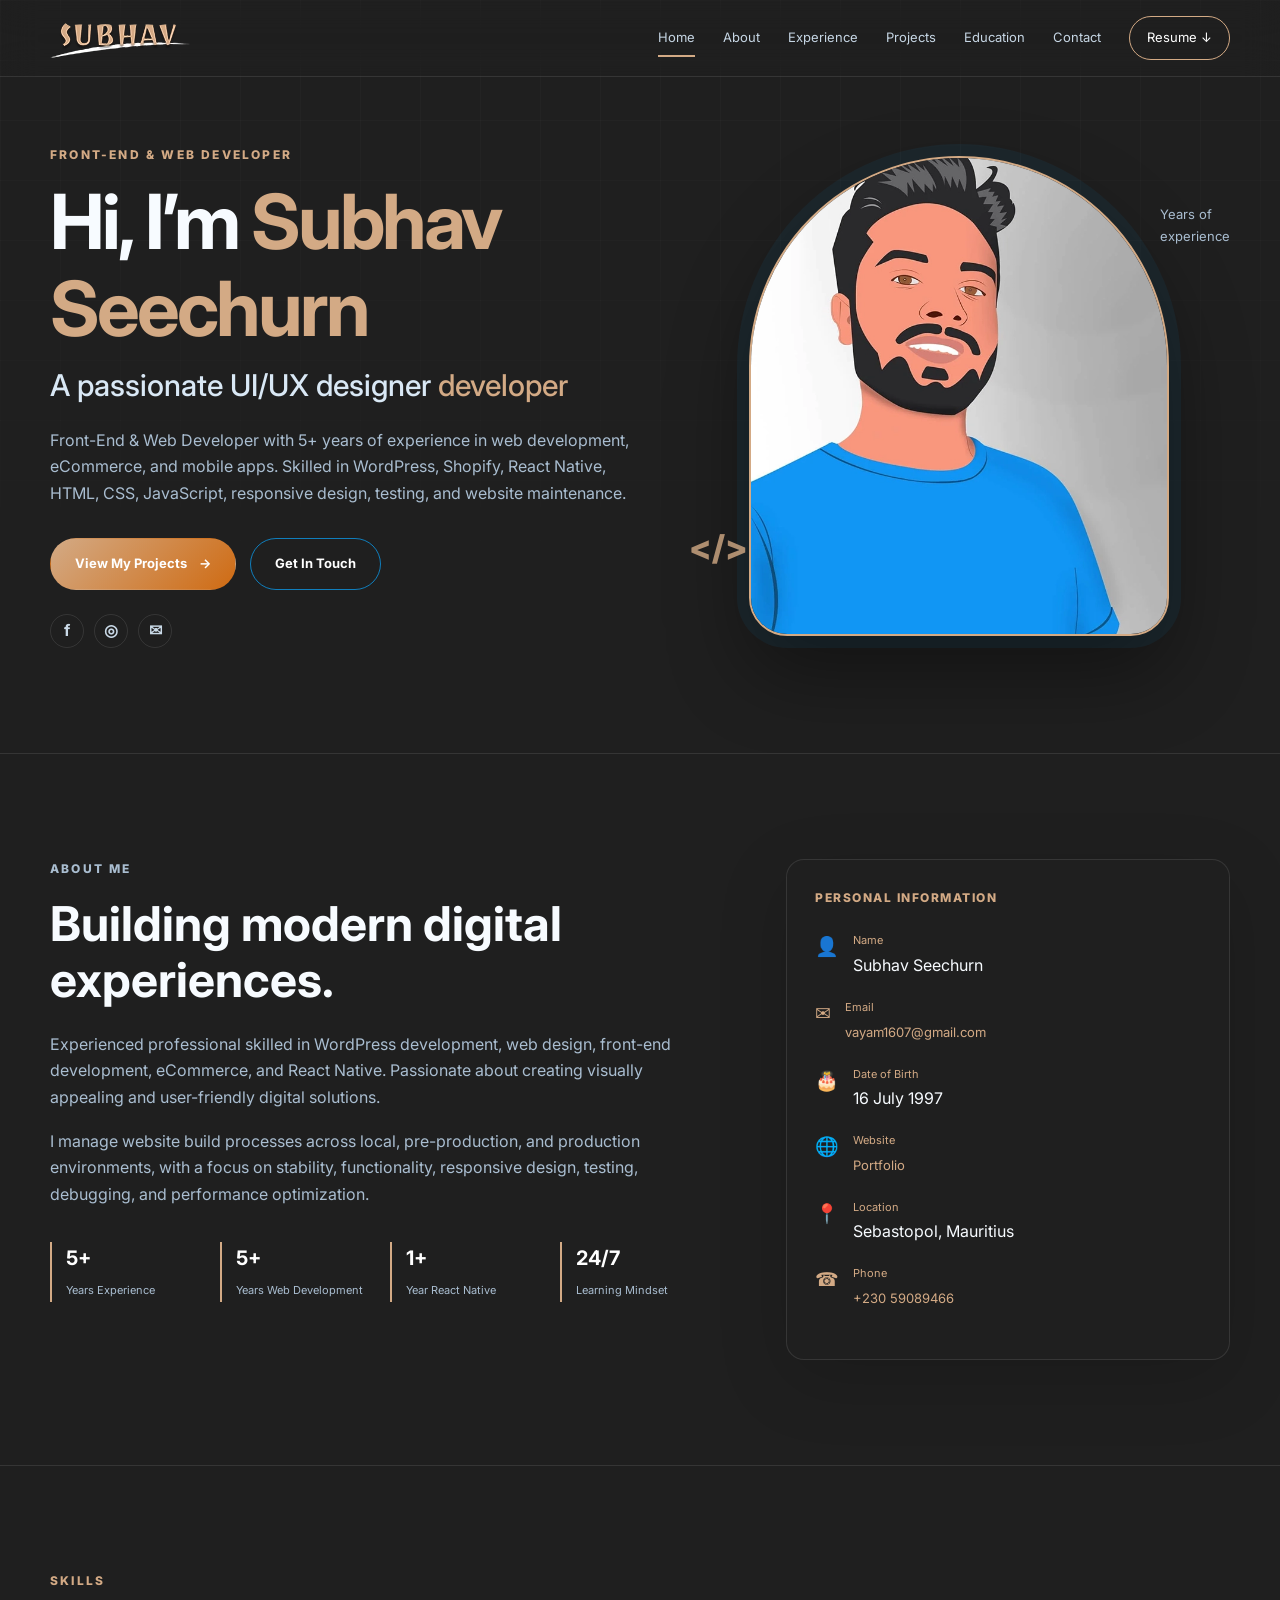
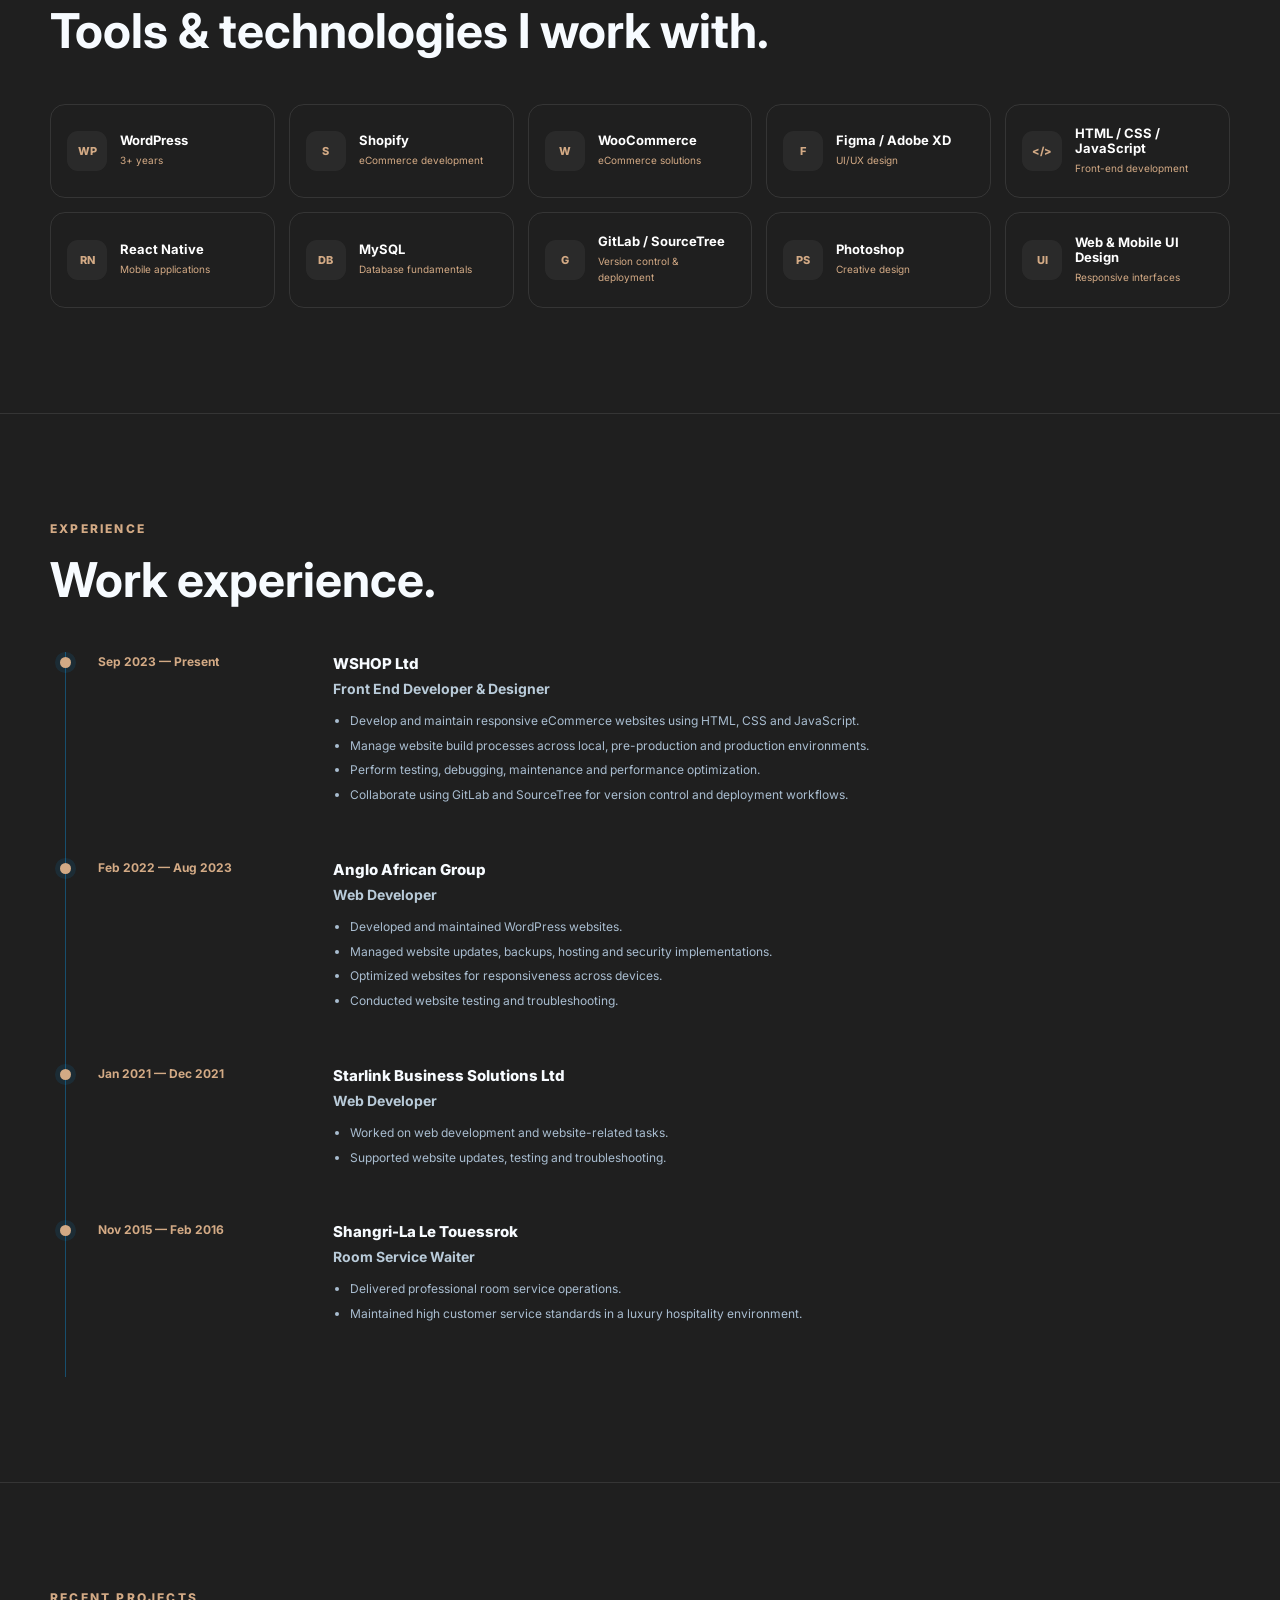
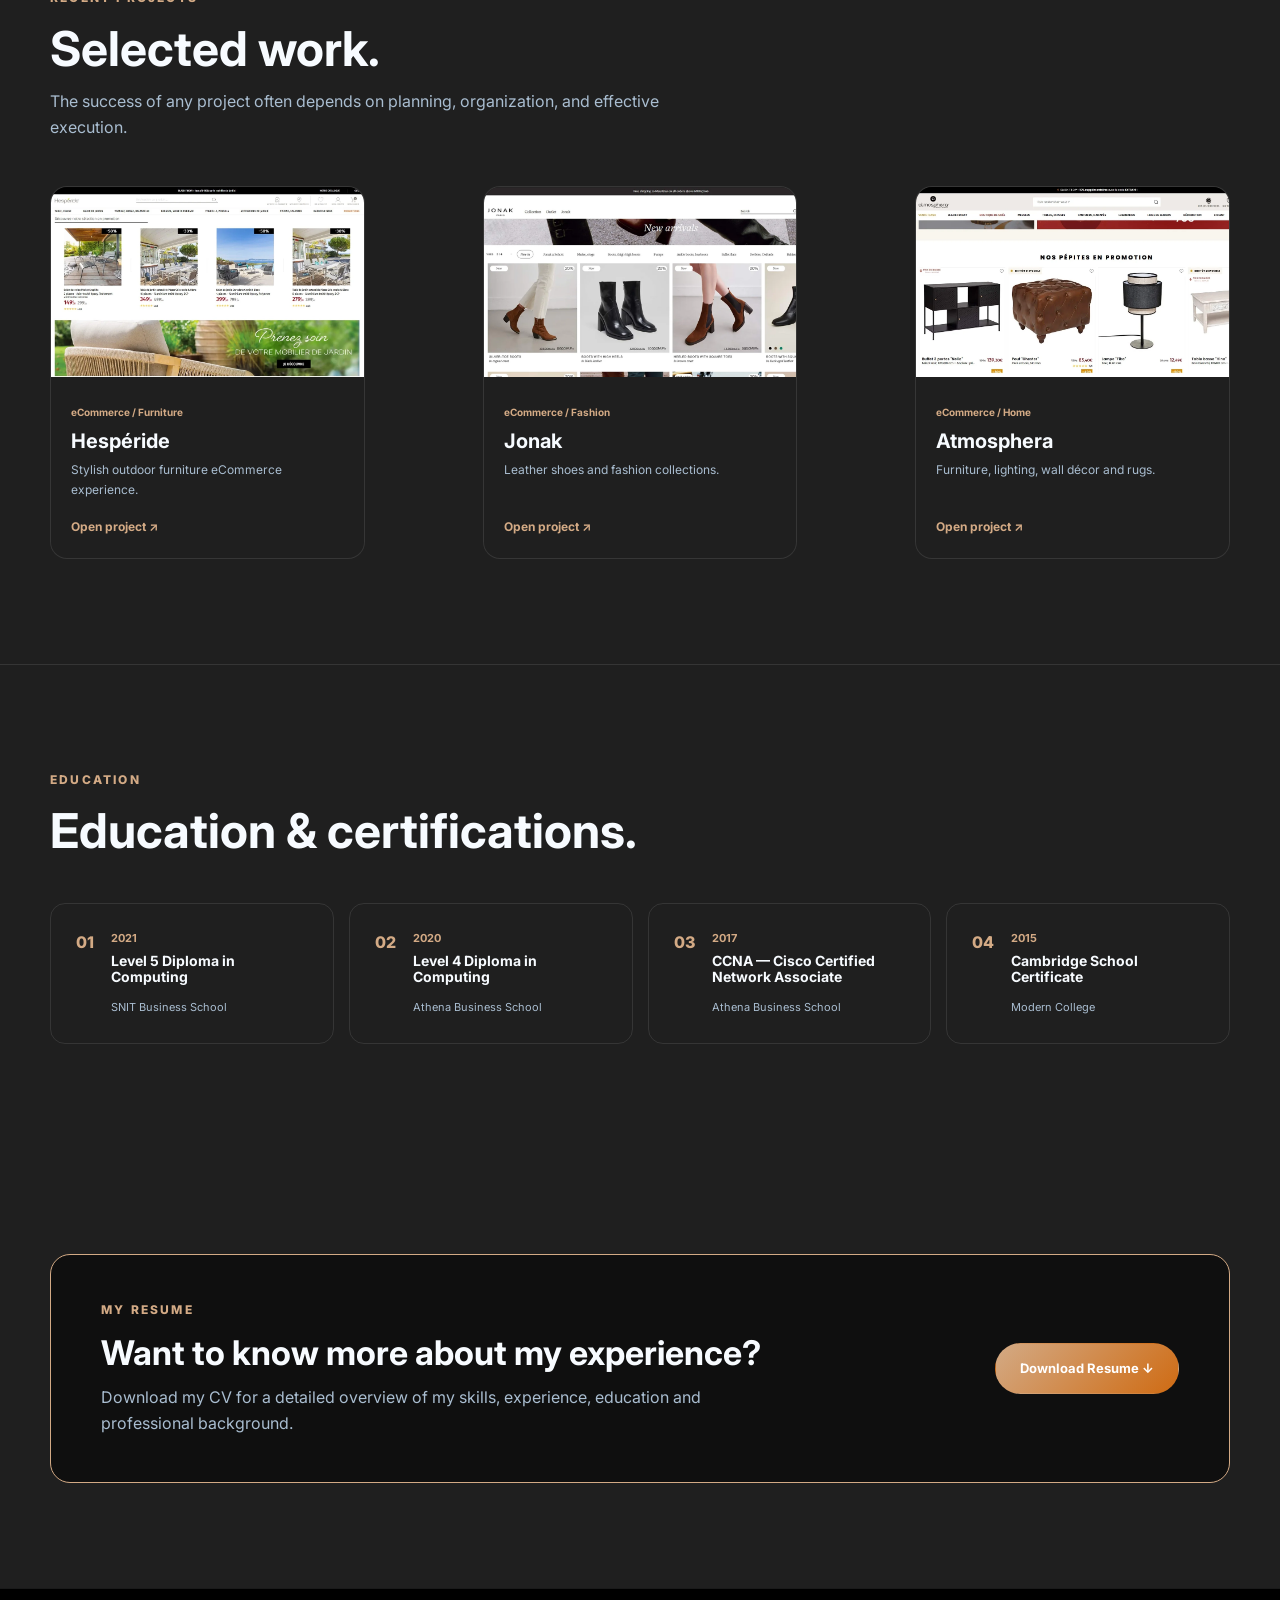
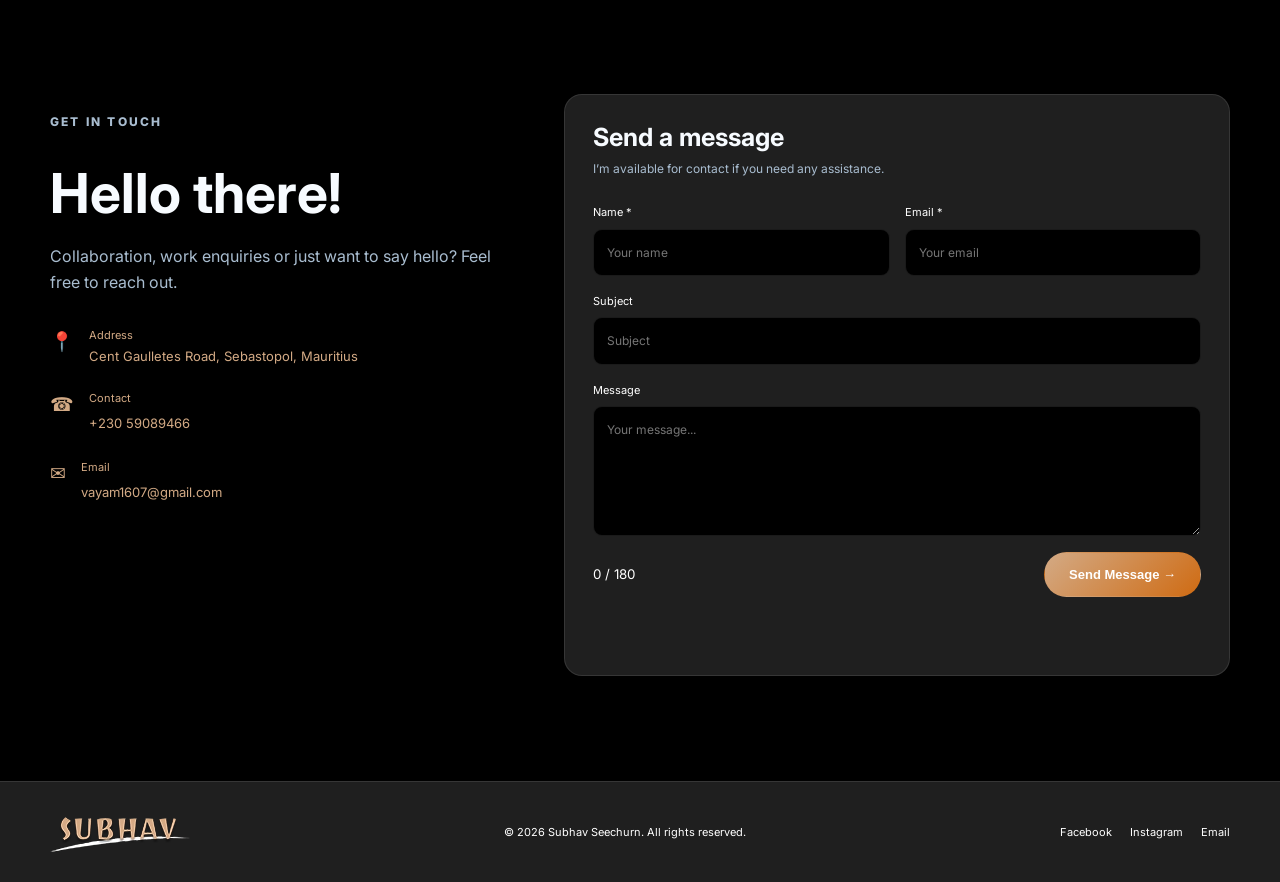
==== commit 54ebd69a: "index.html" ====
--- a/index.html
+++ b/index.html
@@ -65,7 +65,7 @@
             <img src="img/profile_image.webp" alt="Dummy profile portrait for Subhav Seechurn" />
           </div>
           <div class="experience-badge">
-            <strong>5+</strong>
+            <strong id="experienceyears"></strong>
             <span>Years of<br>experience</span>
           </div>
           <div class="floating-code">&lt;/&gt;</div>
@@ -91,7 +91,7 @@
 
           <div class="stats">
             <div><strong>5+</strong><span>Years Experience</span></div>
-            <div><strong>3+</strong><span>Years WordPress</span></div>
+            <div><strong>5+</strong><span>Years Web Development</span></div>
             <div><strong>1+</strong><span>Year React Native</span></div>
             <div><strong>24/7</strong><span>Learning Mindset</span></div>
           </div>
@@ -99,11 +99,11 @@
 
         <div class="info-card reveal">
           <p class="card-label">PERSONAL INFORMATION</p>
-          <div class="info-item"><span>👤</span><div><small>Name</small><strong>Subhav Seechurn</strong></div></div>
+          <div class="info-item"><span>👤</span><div><small>Name</small><div class="name">Subhav Seechurn</div></div></div>
           <div class="info-item"><span>✉</span><div><small>Email</small><a href="mailto:vayam1607@gmail.com">vayam1607@gmail.com</a></div></div>
-          <div class="info-item"><span>🎂</span><div><small>Date of Birth</small><strong>16 July 1997</strong></div></div>
-          <div class="info-item"><span>🌐</span><div><small>Website</small><a href="https://subhavseechurn.online/" target="_blank" rel="noopener">subhavseechurn.online</a></div></div>
-          <div class="info-item"><span>📍</span><div><small>Location</small><strong>Sebastopol, Mauritius</strong></div></div>
+          <div class="info-item"><span>🎂</span><div><small>Date of Birth</small><div class="name">16 July 1997</div></div></div>
+          <div class="info-item"><span>🌐</span><div><small>Website</small><a href="https://vayam737-cmd.github.io/subhav-portfolio/" target="_blank" rel="noopener">Portfolio</a></div></div>
+          <div class="info-item"><span>📍</span><div><small>Location</small><div class="name">Sebastopol, Mauritius</div></div></div>
           <div class="info-item"><span>☎</span><div><small>Phone</small><a href="tel:+23059089466">+230 59089466</a></div></div>
         </div>
       </div>
@@ -147,7 +147,6 @@
               <ul>
                 <li>Develop and maintain responsive eCommerce websites using HTML, CSS and JavaScript.</li>
                 <li>Manage website build processes across local, pre-production and production environments.</li>
-                <li>Maintain WooCommerce websites and work with Elementor/CMS platforms.</li>
                 <li>Perform testing, debugging, maintenance and performance optimization.</li>
                 <li>Collaborate using GitLab and SourceTree for version control and deployment workflows.</li>
               </ul>
--- a/style.css
+++ b/style.css
@@ -1000,3 +1000,16 @@
         align-items: flex-start;
     }
 }
+
+/* Turn hamburger into X */
+.menu-toggle[aria-expanded="true"] span:nth-child(1) {
+  transform: translateY(7px) rotate(45deg);
+}
+
+.menu-toggle[aria-expanded="true"] span:nth-child(2) {
+  opacity: 0;
+}
+
+.menu-toggle[aria-expanded="true"] span:nth-child(3) {
+  transform: translateY(-7px) rotate(-45deg);
+}
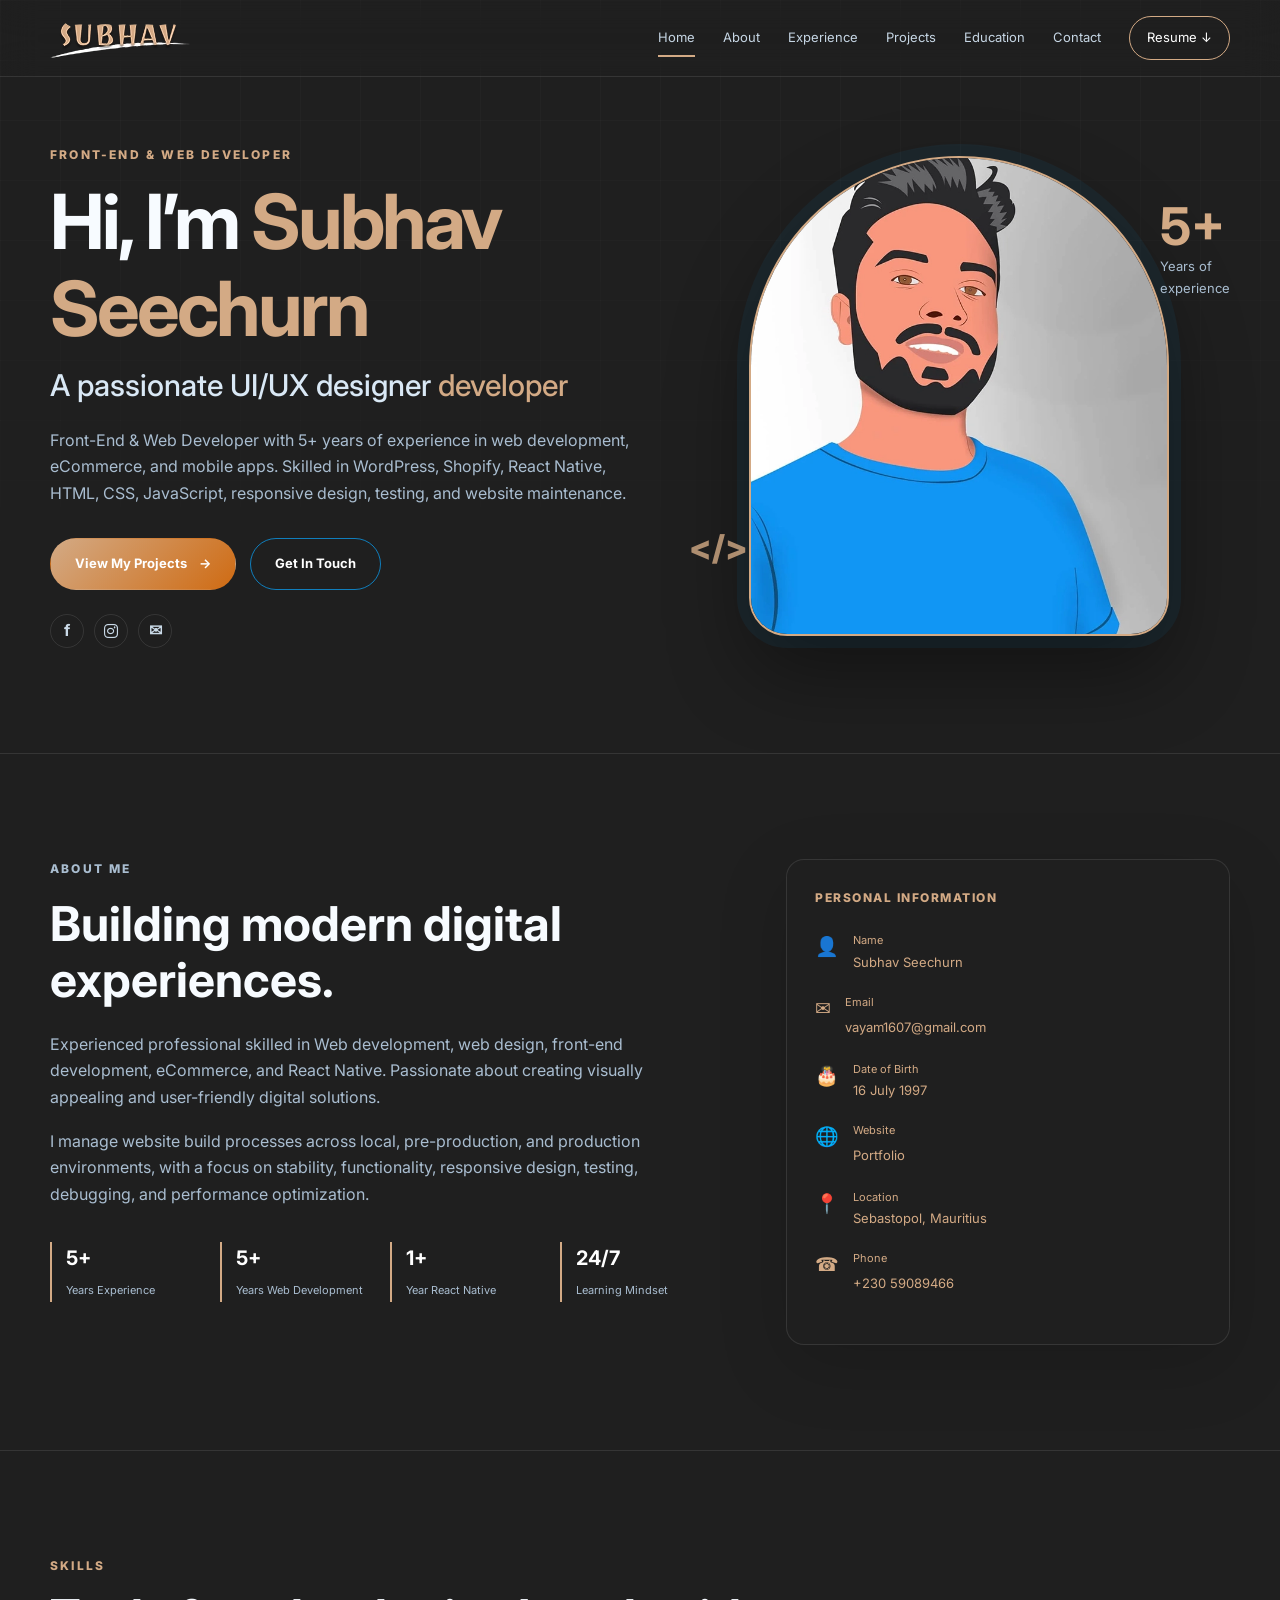
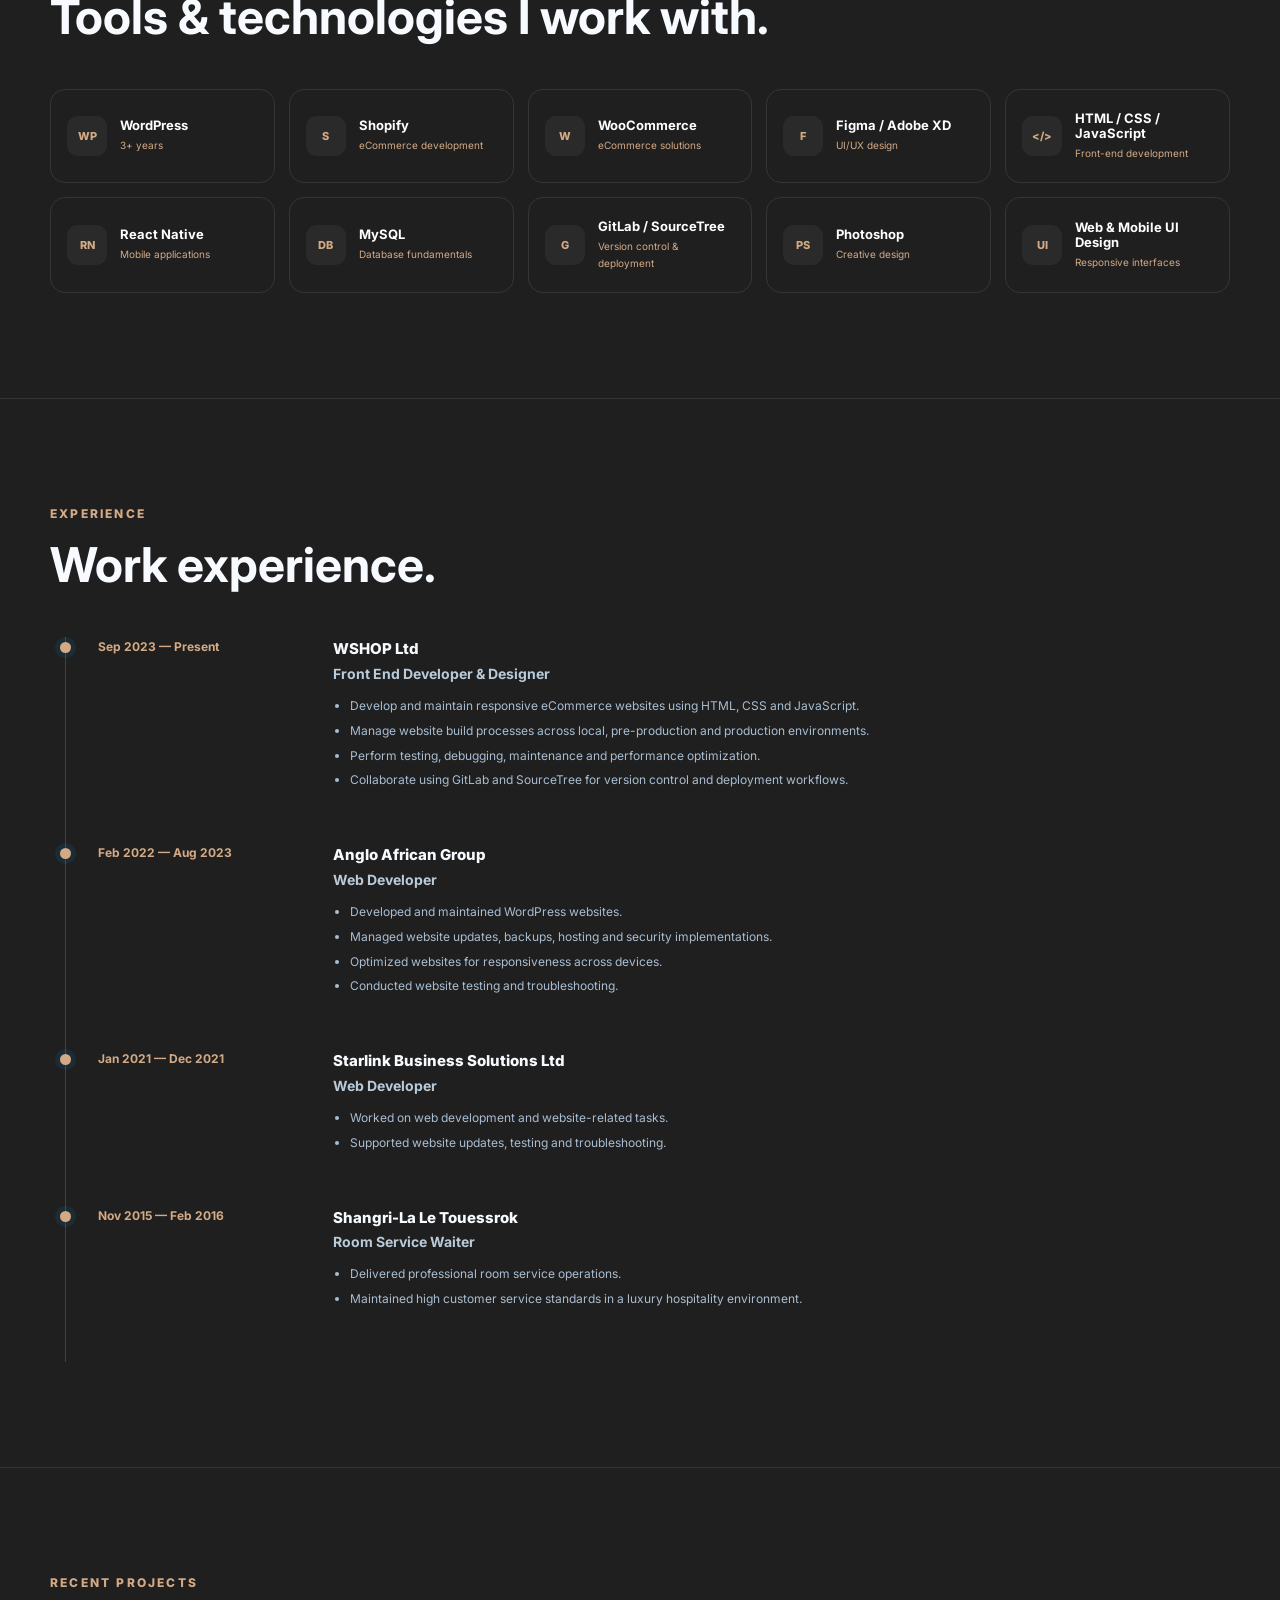
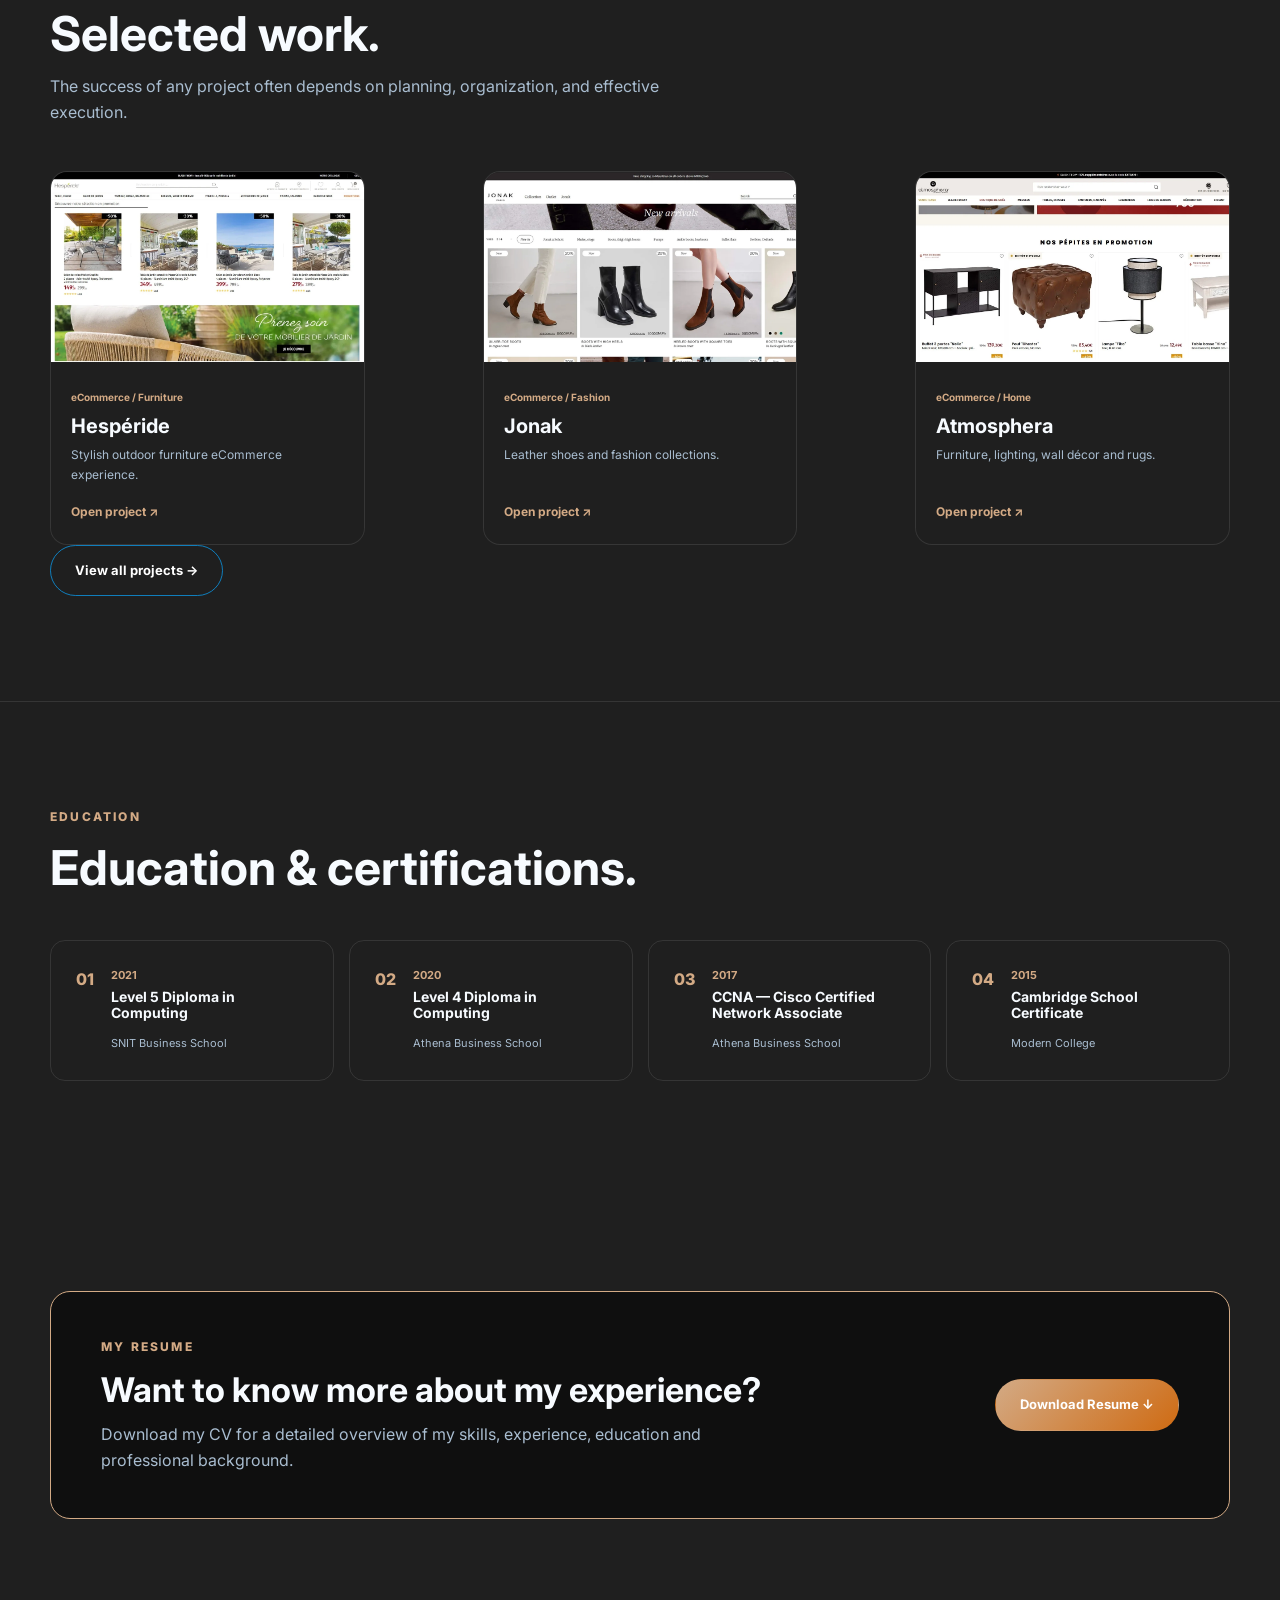
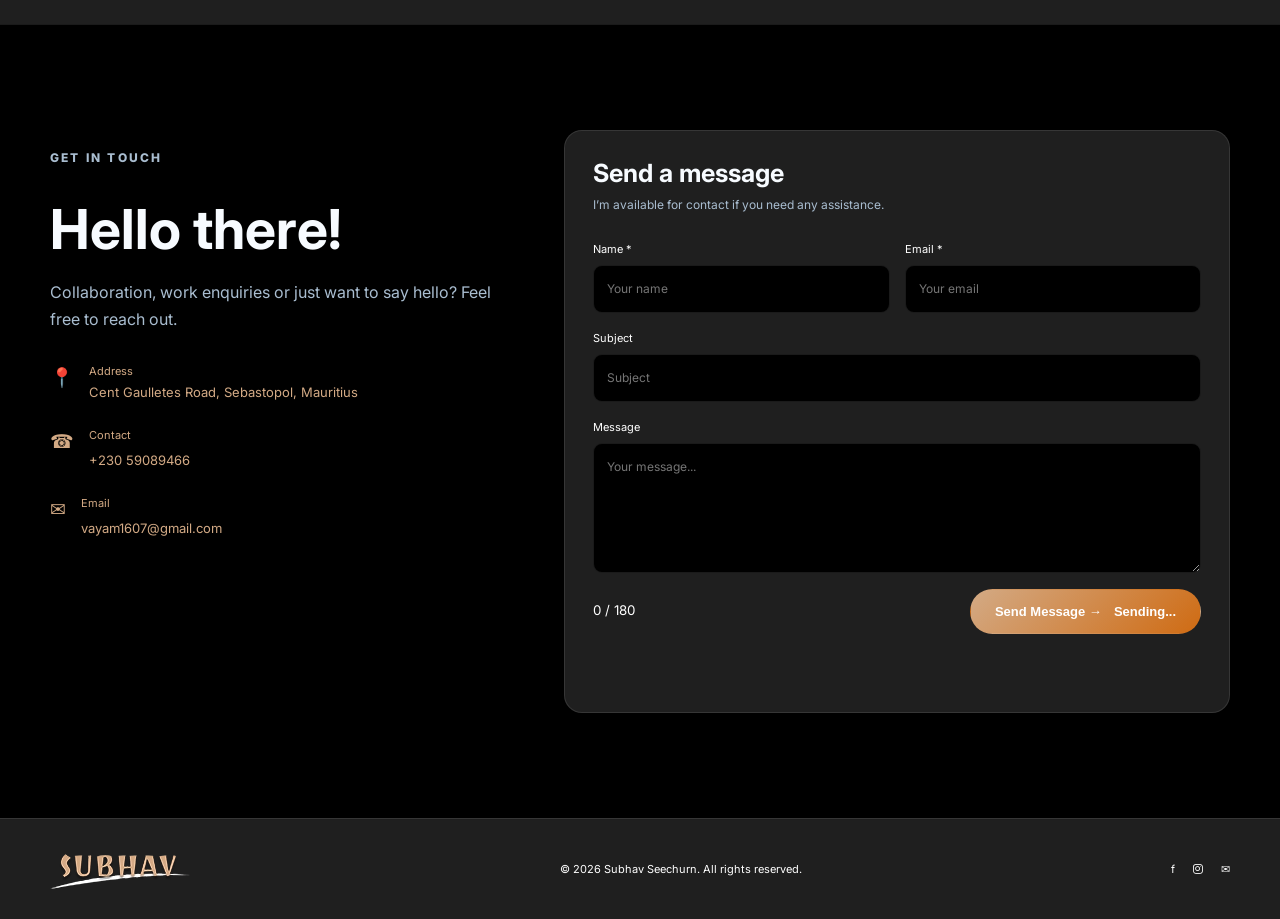
==== commit 1db6a5dd: "index.html" ====
--- a/index.html
+++ b/index.html
@@ -10,6 +10,7 @@
   <link href="https://fonts.googleapis.com/css2?family=Inter:wght@400;500;600;700;800&display=swap" rel="stylesheet">
   <link rel="stylesheet" href="style.css" />
   <link rel="icon" type="image/svg+xml" href="img/favicon.svg">
+  <link rel="stylesheet" href="https://cdnjs.cloudflare.com/ajax/libs/font-awesome/6.5.2/css/all.min.css">
 </head>
 <body>
   <div class="scroll-progress" id="scrollProgress"></div>
@@ -54,7 +55,7 @@
           </div>
           <div class="social-row">
             <a href="https://www.facebook.com/profile.php?id=100084612090425" target="_blank" rel="noopener">f</a>
-            <a href="https://www.instagram.com/vayam_seechurn/" target="_blank" rel="noopener">◎</a>
+            <a href="https://www.instagram.com/vayam_seechurn/" target="_blank" rel="noopener"><i class="fa-brands fa-instagram"></i></a>
             <a href="mailto:vayam1607@gmail.com">✉</a>
           </div>
         </div>
@@ -79,7 +80,7 @@
           <p class="eyebrow">ABOUT ME</p>
           <h2>Building modern digital experiences.</h2>
           <p>
-            Experienced professional skilled in WordPress development, web design,
+            Experienced professional skilled in Web development, web design,
             front-end development, eCommerce, and React Native. Passionate about
             creating visually appealing and user-friendly digital solutions.
           </p>
@@ -238,6 +239,7 @@
             </div>
           </article>
         </div>
+        <a class="btn btn-outline" href="projects.html">View all projects →</a>
       </div>
     </section>
 
@@ -263,7 +265,7 @@
           <h2>Want to know more about my experience?</h2>
           <p>Download my CV for a detailed overview of my skills, experience, education and professional background.</p>
         </div>
-        <a class="btn btn-primary" href="https://yashdb.com/subhavportfolio/wp-content/uploads/2024/11/resume_Subhav_Seechurn-1.pdf" target="_blank" rel="noopener">Download Resume ↓</a>
+        <a href="img/resume_Subhav_Seechurn_2026.pdf" class="btn btn-primary" target="_blank" rel="noopener noreferrer">Download Resume ↓</a>
       </div>
     </section>
 
@@ -291,7 +293,10 @@
           <label>Message<textarea name="message" id="message" maxlength="180" placeholder="Your message..." required></textarea></label>
           <div class="form-footer">
             <small><span id="charCount">0</span> / 180</small>
-            <button class="btn btn-primary" type="submit" target="_blank" rel="noopener noreferrer">Send Message →</button>
+            <button class="btn btn-primary loader" type="submit">
+                <span class="loader-text">Send Message →</span>
+                <span class="loading">Sending...</span>
+            </button>
           </div>
           <p class="form-note" id="formNote"></p>
         </form>
@@ -304,9 +309,9 @@
       <div class="footer-brand"><img src="img/logo.webp" alt="Subhav Seechurn"></div>
       <p>© <span id="year"></span> Subhav Seechurn. All rights reserved.</p>
       <div class="footer-links">
-        <a href="https://www.facebook.com/profile.php?id=100084612090425" target="_blank" rel="noopener">Facebook</a>
-        <a href="https://www.instagram.com/vayam_seechurn/" target="_blank" rel="noopener">Instagram</a>
-        <a href="mailto:vayam1607@gmail.com">Email</a>
+        <a href="https://www.facebook.com/profile.php?id=100084612090425" target="_blank" rel="noopener">f</a>
+        <a href="https://www.instagram.com/vayam_seechurn/" target="_blank" rel="noopener"><i class="fa-brands fa-instagram"></i></a>
+        <a href="mailto:vayam1607@gmail.com">✉</a>
       </div>
     </div>
   </footer>
--- a/style.css
+++ b/style.css
@@ -401,6 +401,7 @@
 
 .info-item strong,
 .info-item a,
+.info-item .name,
 .contact-list strong,
 .contact-list a,
 .contact-list .address {
